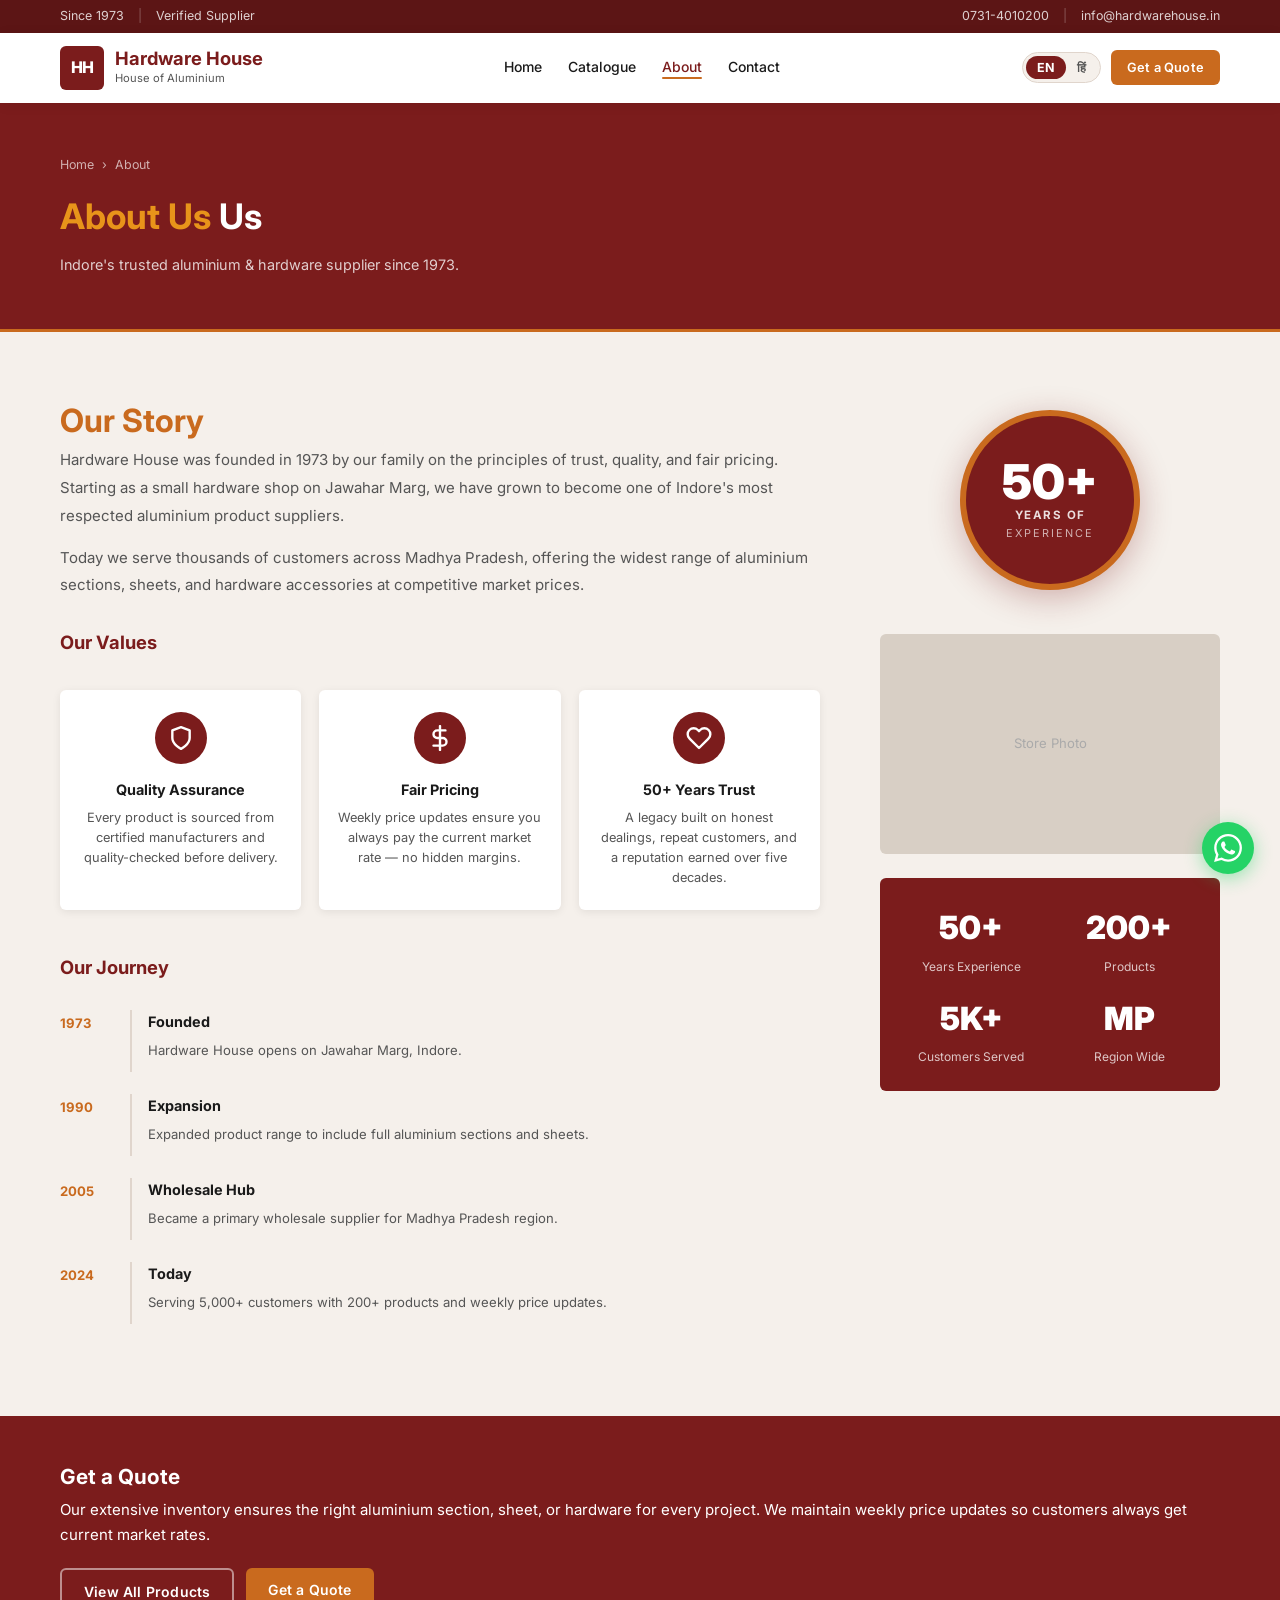
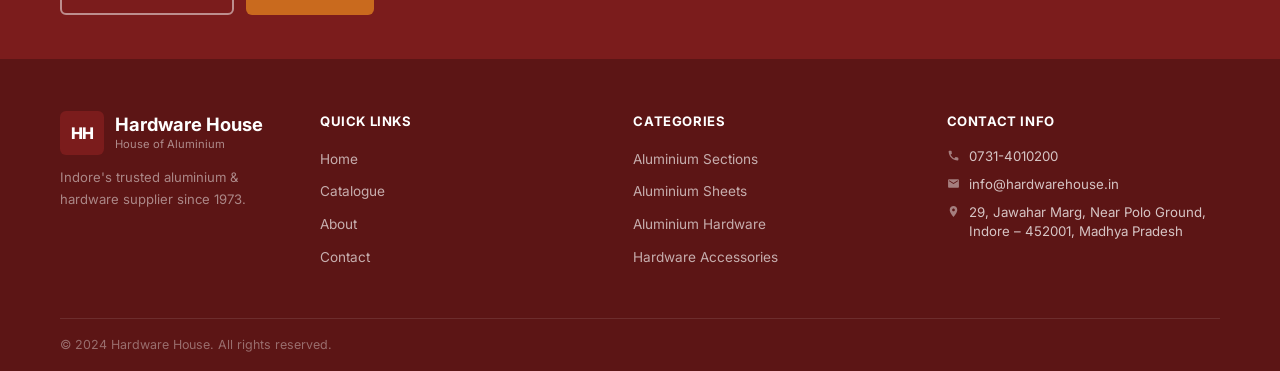
==== about.html @ 2540e8a6 "Initial commit: Hardware House brochure website Complete static website for Hardware House aluminium" ====
<!DOCTYPE html>
<html lang="en">
<head>
  <meta charset="UTF-8">
  <meta name="viewport" content="width=device-width, initial-scale=1.0">
  <title>About Us — Hardware House</title>
  <meta name="description" content="Learn about Hardware House — Indore's trusted aluminium dealer since 1973. Our story, values, and 50+ years of experience.">
  <link rel="stylesheet" href="css/style.css">
  <link rel="preconnect" href="https://fonts.googleapis.com">
  <link rel="preconnect" href="https://fonts.gstatic.com" crossorigin>
  <link href="https://fonts.googleapis.com/css2?family=Inter:wght@300;400;500;600;700;800&display=swap" rel="stylesheet">
</head>
<body>

<!-- TOP BAR -->
<div class="top-bar">
  <div class="container">
    <div class="top-bar-inner">
      <div class="top-bar-left">
        <span data-i18n="top_since">Since 1973</span>
        <span class="top-bar-sep">|</span>
        <span data-i18n="top_verified">Verified Supplier</span>
      </div>
      <div class="top-bar-right">
        <a href="#" data-c="phone-link"><span data-c="phone1">0731-4010200</span></a>
        <span class="top-bar-sep">|</span>
        <a href="#" data-c="email-link"><span data-c="email">info@hardwarehouse.in</span></a>
      </div>
    </div>
  </div>
</div>

<!-- NAVBAR -->
<nav class="navbar">
  <div class="container">
    <div class="nav-inner">
      <a href="index.html" class="logo-wrap">
        <div class="logo-icon">HH</div>
        <div class="logo-text">
          <div class="logo-name">Hardware House</div>
          <div class="logo-sub">House of Aluminium</div>
        </div>
      </a>
      <ul class="nav-links">
        <li><a href="index.html"     data-i18n="nav_home">Home</a></li>
        <li><a href="catalogue.html" data-i18n="nav_catalogue">Catalogue</a></li>
        <li><a href="about.html"     data-i18n="nav_about">About</a></li>
        <li><a href="contact.html"   data-i18n="nav_contact">Contact</a></li>
      </ul>
      <div class="nav-actions">
        <div class="lang-toggle">
          <button class="lang-btn active" data-lang="en">EN</button>
          <button class="lang-btn"        data-lang="hi">हिं</button>
        </div>
        <a href="contact.html" class="btn btn-primary btn-sm" data-i18n="nav_cta">Get a Quote</a>
        <button class="hamburger" aria-label="Toggle menu">
          <span></span><span></span><span></span>
        </button>
      </div>
    </div>
  </div>
</nav>

<!-- PAGE HERO -->
<div class="page-hero">
  <div class="container">
    <div class="breadcrumb">
      <a href="index.html" data-i18n="nav_home">Home</a>
      <span>›</span>
      <span data-i18n="nav_about">About</span>
    </div>
    <h1><span data-i18n="sec_about">About</span> Us</h1>
    <p data-i18n="footer_about">Indore's trusted aluminium &amp; hardware supplier since 1973.</p>
  </div>
</div>

<!-- ABOUT MAIN SECTION -->
<section class="about-page-section">
  <div class="container">
    <div class="about-cols">
      <!-- TEXT COLUMN -->
      <div>
        <h2 class="section-title"><span data-i18n="our_story">Our Story</span></h2>
        <p data-i18n="about_story1">Hardware House was founded in 1973 by our family on the principles of trust, quality, and fair pricing. Starting as a small hardware shop on Jawahar Marg, we have grown to become one of Indore's most respected aluminium product suppliers.</p>
        <p data-i18n="about_story2">Today we serve thousands of customers across Madhya Pradesh, offering the widest range of aluminium sections, sheets, and hardware accessories at competitive market prices.</p>

        <h3 data-i18n="our_values">Our Values</h3>
        <div class="values-grid">
          <div class="val-card">
            <div class="val-icon">
              <svg viewBox="0 0 24 24" fill="none" stroke="white" stroke-width="2.2" stroke-linecap="round" stroke-linejoin="round">
                <path d="M12 22s8-4 8-10V5l-8-3-8 3v7c0 6 8 10 8 10z"/>
              </svg>
            </div>
            <h4 data-i18n="val_quality">Quality Assurance</h4>
            <p data-i18n="val_quality_d">Every product sourced from certified manufacturers and checked before delivery.</p>
          </div>
          <div class="val-card">
            <div class="val-icon">
              <svg viewBox="0 0 24 24" fill="none" stroke="white" stroke-width="2.2" stroke-linecap="round" stroke-linejoin="round">
                <line x1="12" y1="1" x2="12" y2="23"/><path d="M17 5H9.5a3.5 3.5 0 000 7h5a3.5 3.5 0 010 7H6"/>
              </svg>
            </div>
            <h4 data-i18n="val_price">Fair Pricing</h4>
            <p data-i18n="val_price_d">Weekly price updates ensure you always pay the current market rate.</p>
          </div>
          <div class="val-card">
            <div class="val-icon">
              <svg viewBox="0 0 24 24" fill="none" stroke="white" stroke-width="2.2" stroke-linecap="round" stroke-linejoin="round">
                <path d="M20.84 4.61a5.5 5.5 0 00-7.78 0L12 5.67l-1.06-1.06a5.5 5.5 0 00-7.78 7.78l1.06 1.06L12 21.23l7.78-7.78 1.06-1.06a5.5 5.5 0 000-7.78z"/>
              </svg>
            </div>
            <h4 data-i18n="val_trust">50+ Years Trust</h4>
            <p data-i18n="val_trust_d">A legacy built on honest dealings and a reputation earned over five decades.</p>
          </div>
        </div>

        <!-- JOURNEY TIMELINE -->
        <h3 style="margin-top:42px;" data-i18n="our_journey">Our Journey</h3>
        <div class="timeline">
          <div class="tl-item">
            <div class="tl-year">1973</div>
            <div class="tl-body">
              <h4 data-i18n="yr_1973">Founded</h4>
              <p data-i18n="yr_1973_d">Hardware House opens on Jawahar Marg, Indore.</p>
            </div>
          </div>
          <div class="tl-item">
            <div class="tl-year">1990</div>
            <div class="tl-body">
              <h4 data-i18n="yr_1990">Expansion</h4>
              <p data-i18n="yr_1990_d">Expanded product range to include full aluminium sections and sheets.</p>
            </div>
          </div>
          <div class="tl-item">
            <div class="tl-year">2005</div>
            <div class="tl-body">
              <h4 data-i18n="yr_2005">Wholesale Hub</h4>
              <p data-i18n="yr_2005_d">Became a primary wholesale supplier for Madhya Pradesh region.</p>
            </div>
          </div>
          <div class="tl-item">
            <div class="tl-year">2024</div>
            <div class="tl-body">
              <h4 data-i18n="yr_2024">Today</h4>
              <p data-i18n="yr_2024_d">Serving 5,000+ customers with 200+ products and weekly price updates.</p>
            </div>
          </div>
        </div>
      </div>

      <!-- IMAGE / BADGE COLUMN -->
      <div class="about-img-col" style="display:flex;flex-direction:column;align-items:center;gap:24px;padding-top:8px;">
        <div class="exp-badge">
          <div class="exp-num"  data-i18n="exp_years">50+</div>
          <div class="exp-lbl1" data-i18n="exp_lbl1">YEARS OF</div>
          <div class="exp-lbl2" data-i18n="exp_lbl2">EXPERIENCE</div>
        </div>
        <div class="store-img-wrap" style="width:100%;">
          <img src="images/store-front.jpg" alt="Hardware House Store"
               onerror="this.parentElement.innerHTML='<div style=\'width:100%;height:100%;display:flex;align-items:center;justify-content:center;color:#aaa;font-size:0.82rem;\'>Store Photo</div>'">
        </div>
        <!-- stats box -->
        <div style="background:var(--primary);border-radius:var(--radius);padding:24px 20px;width:100%;color:#fff;">
          <div style="display:grid;grid-template-columns:1fr 1fr;gap:16px;text-align:center;">
            <div>
              <div style="font-size:2rem;font-weight:900;">50+</div>
              <div style="font-size:0.75rem;opacity:0.75;margin-top:2px;" data-i18n="stat_years">Years Experience</div>
            </div>
            <div>
              <div style="font-size:2rem;font-weight:900;">200+</div>
              <div style="font-size:0.75rem;opacity:0.75;margin-top:2px;" data-i18n="stat_products">Products</div>
            </div>
            <div>
              <div style="font-size:2rem;font-weight:900;">5K+</div>
              <div style="font-size:0.75rem;opacity:0.75;margin-top:2px;" data-i18n="stat_customers">Customers Served</div>
            </div>
            <div>
              <div style="font-size:2rem;font-weight:900;">MP</div>
              <div style="font-size:0.75rem;opacity:0.75;margin-top:2px;">Region Wide</div>
            </div>
          </div>
        </div>
      </div>
    </div>
  </div>
</section>

<!-- CTA -->
<div class="contact-bar">
  <div class="container">
    <div class="contact-bar-inner">
      <div>
        <h3 data-i18n="nav_cta">Get a Quote</h3>
        <p data-i18n="about_p2">Weekly price updates — always get current market rates.</p>
      </div>
      <div style="display:flex;gap:12px;flex-wrap:wrap;">
        <a href="catalogue.html" class="btn btn-ghost" data-i18n="btn_all">View All Products</a>
        <a href="contact.html"   class="btn btn-primary" data-i18n="nav_cta">Get a Quote</a>
      </div>
    </div>
  </div>
</div>

<!-- FOOTER -->
<footer class="footer">
  <div class="container">
    <div class="footer-grid">
      <div>
        <a href="index.html" class="logo-wrap">
          <div class="logo-icon">HH</div>
          <div class="logo-text">
            <div class="logo-name">Hardware House</div>
            <div class="logo-sub">House of Aluminium</div>
          </div>
        </a>
        <p class="footer-tagline" data-i18n="footer_about">Indore's trusted aluminium &amp; hardware supplier since 1973.</p>
      </div>
      <div>
        <h4 data-i18n="footer_quick">Quick Links</h4>
        <ul>
          <li><a href="index.html"     data-i18n="nav_home">Home</a></li>
          <li><a href="catalogue.html" data-i18n="nav_catalogue">Catalogue</a></li>
          <li><a href="about.html"     data-i18n="nav_about">About Us</a></li>
          <li><a href="contact.html"   data-i18n="nav_contact">Contact</a></li>
        </ul>
      </div>
      <div>
        <h4 data-i18n="footer_cats">Categories</h4>
        <ul>
          <li><a href="catalogue.html?cat=sections"    data-i18n="cat_sections">Aluminium Sections</a></li>
          <li><a href="catalogue.html?cat=sheets"      data-i18n="cat_sheets">Aluminium Sheets</a></li>
          <li><a href="catalogue.html?cat=hardware"    data-i18n="cat_hardware">Aluminium Hardware</a></li>
          <li><a href="catalogue.html?cat=accessories" data-i18n="cat_accessories">Hardware Accessories</a></li>
        </ul>
      </div>
      <div>
        <h4 data-i18n="footer_contact">Contact Info</h4>
        <ul class="footer-clist">
          <li><svg width="13" height="13" fill="currentColor" viewBox="0 0 24 24"><path d="M6.62 10.79c1.44 2.83 3.76 5.14 6.59 6.59l2.2-2.2c.27-.27.67-.36 1.02-.24 1.12.37 2.33.57 3.57.57.55 0 1 .45 1 1V20c0 .55-.45 1-1 1-9.39 0-17-7.61-17-17 0-.55.45-1 1-1h3.5c.55 0 1 .45 1 1 0 1.25.2 2.45.57 3.57.11.35.03.74-.25 1.02l-2.2 2.2z"/></svg><span data-c="phone1">0731-4010200</span></li>
          <li><svg width="13" height="13" fill="currentColor" viewBox="0 0 24 24"><path d="M20 4H4c-1.1 0-2 .9-2 2v12c0 1.1.9 2 2 2h16c1.1 0 2-.9 2-2V6c0-1.1-.9-2-2-2zm0 4l-8 5-8-5V6l8 5 8-5v2z"/></svg><span data-c="email">info@hardwarehouse.in</span></li>
          <li><svg width="13" height="13" fill="currentColor" viewBox="0 0 24 24"><path d="M12 2C8.13 2 5 5.13 5 9c0 5.25 7 13 7 13s7-7.75 7-13c0-3.87-3.13-7-7-7zm0 9.5c-1.38 0-2.5-1.12-2.5-2.5s1.12-2.5 2.5-2.5 2.5 1.12 2.5 2.5-1.12 2.5-2.5 2.5z"/></svg><span data-c="address">29, Jawahar Marg, Indore</span></li>
        </ul>
      </div>
    </div>
    <div class="footer-bottom">
      <p data-i18n="footer_rights">© 2024 Hardware House. All rights reserved.</p>
    </div>
  </div>
</footer>

<a href="#" class="wa-float" data-c="whatsapp-link" target="_blank" rel="noopener" aria-label="Chat on WhatsApp">
  <svg viewBox="0 0 24 24" fill="white"><path d="M17.472 14.382c-.297-.149-1.758-.867-2.03-.967-.273-.099-.471-.148-.67.15-.197.297-.767.966-.94 1.164-.173.199-.347.223-.644.075-.297-.15-1.255-.463-2.39-1.475-.883-.788-1.48-1.761-1.653-2.059-.173-.297-.018-.458.13-.606.134-.133.298-.347.446-.52.149-.174.198-.298.298-.497.099-.198.05-.371-.025-.52-.075-.149-.669-1.612-.916-2.207-.242-.579-.487-.5-.669-.51-.173-.008-.371-.01-.57-.01-.198 0-.52.074-.792.372-.272.297-1.04 1.016-1.04 2.479 0 1.462 1.065 2.875 1.213 3.074.149.198 2.096 3.2 5.077 4.487.709.306 1.262.489 1.694.625.712.227 1.36.195 1.871.118.571-.085 1.758-.719 2.006-1.413.248-.694.248-1.289.173-1.413-.074-.124-.272-.198-.57-.347m-5.421 7.403h-.004a9.87 9.87 0 01-5.031-1.378l-.361-.214-3.741.982.998-3.648-.235-.374a9.86 9.86 0 01-1.51-5.26c.001-5.45 4.436-9.884 9.888-9.884 2.64 0 5.122 1.03 6.988 2.898a9.825 9.825 0 012.893 6.994c-.003 5.45-4.437 9.884-9.885 9.884m8.413-18.297A11.815 11.815 0 0012.05 0C5.495 0 .16 5.335.157 11.892c0 2.096.547 4.142 1.588 5.945L.057 24l6.305-1.654a11.882 11.882 0 005.683 1.448h.005c6.554 0 11.89-5.335 11.893-11.893a11.821 11.821 0 00-3.48-8.413Z"/></svg>
</a>

<script src="js/data.js"></script>
<script src="js/translations.js"></script>
<script src="js/main.js"></script>
</body>
</html>
---- css/style.css ----
/* ============================================================
   Hardware House — Main Stylesheet
   ============================================================ */

:root {
  --primary:       #7B1C1C;
  --primary-dark:  #5C1515;
  --primary-light: #9E2323;
  --secondary:     #C96A1E;
  --secondary-lt:  #E8941A;
  --bg-page:       #F5F0EB;
  --bg-white:      #FFFFFF;
  --text-dark:     #1A1A1A;
  --text-med:      #555555;
  --text-light:    #888888;
  --border:        #E0D5CC;
  --shadow:        0 2px 8px rgba(0,0,0,0.08);
  --shadow-md:     0 4px 20px rgba(0,0,0,0.13);
  --radius:        6px;
  --ease:          0.25s ease;
}

*, *::before, *::after { margin:0; padding:0; box-sizing:border-box; }

html { scroll-behavior: smooth; }

body {
  font-family: 'Inter', system-ui, -apple-system, sans-serif;
  background: var(--bg-page);
  color: var(--text-dark);
  font-size: 15px;
  line-height: 1.65;
}

/* ── UTILITY ─────────────────────────────────────────────── */
.container   { max-width:1200px; margin:0 auto; padding:0 20px; }
.section     { padding:72px 0; }

.section-title { font-size:2rem; font-weight:700; margin-bottom:6px; line-height:1.2; }
.section-title span { color:var(--secondary); }
.section-sub   { color:var(--text-med); margin-bottom:36px; font-size:0.875rem; }

.btn {
  display:inline-block; padding:10px 22px;
  border-radius:var(--radius); font-weight:600;
  font-size:0.875rem; cursor:pointer;
  transition:var(--ease); text-decoration:none; border:none;
  font-family:inherit; letter-spacing:0.2px;
}
.btn-primary  { background:var(--secondary); color:#fff; }
.btn-primary:hover { background:#b05c18; }
.btn-outline  { background:transparent; border:2px solid var(--secondary); color:var(--secondary); }
.btn-outline:hover { background:var(--secondary); color:#fff; }
.btn-ghost    { background:transparent; border:2px solid rgba(255,255,255,0.5); color:#fff; }
.btn-ghost:hover { background:rgba(255,255,255,0.15); }
.btn-sm       { padding:7px 16px; font-size:0.8rem; }

.hidden { display:none !important; }

/* ── TOP BAR ──────────────────────────────────────────────── */
.top-bar {
  background:var(--primary-dark);
  color:rgba(255,255,255,0.8);
  font-size:0.78rem;
  padding:6px 0;
}
.top-bar-inner {
  display:flex; justify-content:space-between; align-items:center;
}
.top-bar a { color:rgba(255,255,255,0.8); text-decoration:none; transition:color var(--ease); }
.top-bar a:hover { color:#fff; }
.top-bar-left, .top-bar-right { display:flex; align-items:center; gap:14px; }
.top-bar-sep { opacity:0.35; }

/* ── NAVBAR ───────────────────────────────────────────────── */
.navbar {
  background:#fff;
  padding:13px 0;
  position:sticky; top:0; z-index:1000;
  box-shadow:0 2px 12px rgba(0,0,0,0.07);
}
.nav-inner {
  display:flex; align-items:center; justify-content:space-between;
}

.logo-wrap { display:flex; align-items:center; gap:11px; text-decoration:none; }
.logo-icon {
  width:44px; height:44px; background:var(--primary); color:#fff;
  display:flex; align-items:center; justify-content:center;
  border-radius:6px; font-size:1rem; font-weight:800; letter-spacing:-0.5px;
  flex-shrink:0;
}
.logo-name { font-size:1.15rem; font-weight:700; color:var(--primary); line-height:1.2; }
.logo-sub  { font-size:0.7rem; color:var(--text-med); }

.nav-links { display:flex; align-items:center; gap:26px; list-style:none; }
.nav-links a {
  color:var(--text-dark); text-decoration:none;
  font-size:0.875rem; font-weight:500;
  transition:color var(--ease); position:relative;
}
.nav-links a:hover, .nav-links a.active { color:var(--primary); }
.nav-links a.active::after {
  content:''; position:absolute; bottom:-4px; left:0; right:0;
  height:2px; background:var(--secondary); border-radius:2px;
}

.nav-actions { display:flex; align-items:center; gap:10px; }

.lang-toggle {
  display:flex; background:var(--bg-page); border-radius:20px;
  padding:3px; border:1px solid var(--border);
}
.lang-btn {
  padding:4px 11px; border-radius:16px; border:none;
  background:transparent; font-size:0.78rem; font-weight:700;
  cursor:pointer; color:var(--text-med); transition:var(--ease);
  font-family:inherit;
}
.lang-btn.active { background:var(--primary); color:#fff; }

.hamburger { display:none; background:none; border:none; cursor:pointer; padding:4px; }
.hamburger span { display:block; width:24px; height:2px; background:var(--text-dark); margin:5px 0; transition:var(--ease); border-radius:2px; }

/* ── HERO ────────────────────────────────────────────────── */
.hero {
  position:relative; height:530px; background:var(--primary-dark); overflow:hidden;
}
.hero-bg {
  position:absolute; inset:0;
  background:url('../images/store-front.jpg') center/cover no-repeat;
  opacity:0.35;
}
.hero-overlay {
  position:absolute; inset:0;
  background:linear-gradient(135deg, rgba(76,15,15,0.9) 0%, rgba(76,15,15,0.65) 55%, rgba(20,5,5,0.85) 100%);
}
.hero-content {
  position:relative; z-index:2; height:100%;
  display:flex; flex-direction:column; justify-content:center; padding:48px 0;
}
.hero-badge {
  display:inline-block; background:var(--secondary); color:#fff;
  font-size:0.72rem; font-weight:700; letter-spacing:2.5px;
  text-transform:uppercase; padding:4px 14px; border-radius:3px; margin-bottom:18px;
  width:fit-content;
}
.hero h1 {
  font-size:3.4rem; font-weight:800; color:#fff;
  line-height:1.08; margin-bottom:12px;
}
.hero h1 span { color:var(--secondary-lt); }
.hero-sub {
  font-size:1rem; color:rgba(255,255,255,0.8); margin-bottom:8px;
}
.hero-address {
  display:flex; align-items:center; gap:6px;
  font-size:0.85rem; color:rgba(255,255,255,0.65); margin-bottom:30px;
}
.hero-actions { display:flex; gap:12px; flex-wrap:wrap; }

/* ── CATEGORY STRIP ──────────────────────────────────────── */
.categories-section {
  padding:28px 0; background:#fff; border-bottom:1px solid var(--border);
}
.categories-grid {
  display:grid; grid-template-columns:repeat(4,1fr); gap:14px;
}
.category-card {
  display:flex; flex-direction:column; align-items:center; gap:10px;
  padding:20px 14px; border-radius:var(--radius); cursor:pointer;
  text-decoration:none; transition:var(--ease);
  border:2px solid var(--border); background:var(--bg-page); text-align:center;
}
.category-card:hover  { border-color:var(--secondary); transform:translateY(-2px); box-shadow:var(--shadow); }
.category-card.active { background:var(--secondary); border-color:var(--secondary); }
.category-card.active .cat-label { color:#fff; }
.category-icon { width:58px; height:58px; display:flex; align-items:center; justify-content:center; }
.category-icon svg { width:52px; height:52px; }
.cat-label { font-size:0.83rem; font-weight:600; color:var(--text-dark); line-height:1.3; }

/* ── PRODUCTS ─────────────────────────────────────────────── */
.products-section { background:var(--bg-page); }
.products-grid {
  display:grid; grid-template-columns:repeat(2,1fr); gap:22px;
}
.product-card {
  background:#fff; border-radius:var(--radius); overflow:hidden;
  box-shadow:var(--shadow); transition:var(--ease);
  display:flex; flex-direction:column;
}
.product-card:hover { box-shadow:var(--shadow-md); transform:translateY(-3px); }

.product-img {
  height:180px; background:#ECE6DF; position:relative; overflow:hidden;
  display:flex; align-items:center; justify-content:center;
}
.product-img img { width:100%; height:100%; object-fit:cover; }

.product-info { padding:18px; flex:1; display:flex; flex-direction:column; }
.product-name { font-size:1rem; font-weight:700; margin-bottom:4px; }
.product-desc { font-size:0.82rem; color:var(--text-med); flex:1; margin-bottom:14px; line-height:1.55; }
.product-footer {
  display:flex; align-items:center; justify-content:space-between;
  margin-top:auto; padding-top:12px; border-top:1px solid var(--border);
}
.product-price { font-size:1.05rem; font-weight:800; color:var(--primary); }
.price-date    { font-size:0.7rem; color:var(--text-light); margin-top:1px; }

/* ── ABOUT SECTION ────────────────────────────────────────── */
.about-section { background:#fff; }
.about-grid {
  display:grid; grid-template-columns:1fr 360px; gap:60px; align-items:center;
}
.about-text h2 { margin-bottom:18px; }
.about-text p  { color:var(--text-med); margin-bottom:14px; line-height:1.8; }
.about-highlights {
  display:grid; grid-template-columns:repeat(3,1fr); gap:12px;
  margin:26px 0;
}
.hl-item    { text-align:center; }
.hl-num     { font-size:1.9rem; font-weight:800; color:var(--primary); }
.hl-label   { font-size:0.75rem; color:var(--text-med); margin-top:2px; }

.exp-badge {
  width:180px; height:180px; border-radius:50%;
  background:var(--primary); color:#fff;
  display:flex; flex-direction:column; align-items:center; justify-content:center;
  margin:0 auto 20px; border:6px solid var(--secondary);
  box-shadow:0 8px 32px rgba(123,28,28,0.3);
}
.exp-num   { font-size:3rem; font-weight:900; line-height:1; }
.exp-lbl1  { font-size:0.72rem; font-weight:700; letter-spacing:1.5px; text-transform:uppercase; opacity:0.85; }
.exp-lbl2  { font-size:0.68rem; letter-spacing:2px; text-transform:uppercase; opacity:0.65; }

.store-img-wrap {
  border-radius:var(--radius); overflow:hidden; height:220px;
  background:#D8CFC5; display:flex; align-items:center; justify-content:center;
  color:var(--text-light); font-size:0.85rem;
}
.store-img-wrap img { width:100%; height:100%; object-fit:cover; display:block; }

/* ── CONTACT BAR ─────────────────────────────────────────── */
.contact-bar { background:var(--primary); color:#fff; padding:44px 0; }
.contact-bar-inner {
  display:flex; align-items:center; justify-content:space-between;
  flex-wrap:wrap; gap:20px;
}
.contact-bar h3 { font-size:1.3rem; margin-bottom:4px; }
.contact-bar > div > p { opacity:0.8; font-size:0.875rem; }
.cinfo-list { display:flex; gap:30px; flex-wrap:wrap; }
.cinfo-item { display:flex; align-items:flex-start; gap:9px; }
.cinfo-item svg { opacity:0.75; flex-shrink:0; margin-top:3px; }
.cinfo-item small { display:block; font-size:0.68rem; opacity:0.65; text-transform:uppercase; letter-spacing:0.5px; }
.cinfo-item span  { font-size:0.875rem; font-weight:500; }

/* ── FOOTER ──────────────────────────────────────────────── */
.footer { background:var(--primary-dark); color:rgba(255,255,255,0.75); padding:52px 0 0; }
.footer-grid {
  display:grid; grid-template-columns:220px 1fr 1fr 1fr; gap:40px; margin-bottom:40px;
}
.footer .logo-name { color:#fff; }
.footer .logo-sub  { color:rgba(255,255,255,0.5); }
.footer-tagline    { font-size:0.82rem; margin-top:12px; opacity:0.65; line-height:1.65; }

.footer h4 {
  color:#fff; font-size:0.82rem; font-weight:700; margin-bottom:14px;
  text-transform:uppercase; letter-spacing:0.6px;
}
.footer ul { list-style:none; }
.footer ul li { margin-bottom:8px; }
.footer ul li a { color:rgba(255,255,255,0.65); text-decoration:none; font-size:0.85rem; transition:color var(--ease); }
.footer ul li a:hover { color:#fff; }

.footer-clist li { display:flex; gap:9px; align-items:flex-start; margin-bottom:12px; }
.footer-clist li svg { flex-shrink:0; opacity:0.6; margin-top:2px; }
.footer-clist li span { font-size:0.83rem; line-height:1.5; }

.social-links { display:flex; gap:8px; margin-top:16px; }
.social-links a {
  width:32px; height:32px; border-radius:50%;
  background:rgba(255,255,255,0.1); display:flex;
  align-items:center; justify-content:center;
  color:rgba(255,255,255,0.65); text-decoration:none; transition:var(--ease);
}
.social-links a:hover { background:var(--secondary); color:#fff; }

.footer-bottom {
  border-top:1px solid rgba(255,255,255,0.1); padding:16px 0;
  display:flex; justify-content:space-between; align-items:center;
  flex-wrap:wrap; gap:10px;
}
.footer-bottom p { font-size:0.78rem; opacity:0.5; }

/* ── WHATSAPP FLOAT ──────────────────────────────────────── */
.wa-float {
  position:fixed; bottom:26px; right:26px;
  width:52px; height:52px; background:#25D366; border-radius:50%;
  display:flex; align-items:center; justify-content:center;
  box-shadow:0 4px 18px rgba(37,211,102,0.45);
  z-index:999; transition:var(--ease); text-decoration:none;
}
.wa-float:hover { transform:scale(1.1); }
.wa-float svg { width:28px; height:28px; }

/* ── PAGE HERO (inner pages) ─────────────────────────────── */
.page-hero {
  background:var(--primary); padding:52px 0; color:#fff;
  border-bottom:3px solid var(--secondary);
}
.page-hero h1 { font-size:2.2rem; font-weight:700; margin-bottom:8px; }
.page-hero h1 span { color:var(--secondary-lt); }
.page-hero p  { opacity:0.78; font-size:0.9rem; }
.breadcrumb   { display:flex; gap:8px; align-items:center; font-size:0.78rem; opacity:0.65; margin-bottom:12px; }
.breadcrumb a { color:inherit; text-decoration:none; }

/* ── CATALOGUE FILTER ────────────────────────────────────── */
.cat-filter {
  background:#fff; padding:20px 0; border-bottom:1px solid var(--border);
  position:sticky; top:70px; z-index:90;
}
.filter-tabs { display:flex; gap:8px; flex-wrap:wrap; align-items:center; }
.filter-tab {
  padding:7px 18px; border-radius:20px; border:2px solid var(--border);
  background:#fff; font-size:0.83rem; font-weight:600; cursor:pointer;
  transition:var(--ease); color:var(--text-med); font-family:inherit;
}
.filter-tab:hover  { border-color:var(--secondary); color:var(--secondary); }
.filter-tab.active { background:var(--primary); border-color:var(--primary); color:#fff; }

.catalogue-section { padding:50px 0; }
.cat-header {
  display:flex; justify-content:space-between; align-items:flex-end; margin-bottom:24px;
  flex-wrap:wrap; gap:12px;
}
.price-notice {
  background:#FFF8F0; border-left:4px solid var(--secondary);
  padding:10px 16px; border-radius:0 var(--radius) var(--radius) 0;
  font-size:0.82rem; color:var(--text-med);
}
.price-notice strong { color:var(--secondary); }

.catalogue-grid { display:grid; grid-template-columns:repeat(3,1fr); gap:22px; }

/* ── ABOUT PAGE ───────────────────────────────────────────── */
.about-page-section { padding:70px 0; }
.about-cols { display:grid; grid-template-columns:1fr 340px; gap:60px; align-items:start; }
.about-page-section h3 { font-size:1.15rem; font-weight:700; color:var(--primary); margin:28px 0 10px; }
.about-page-section p  { color:var(--text-med); line-height:1.85; margin-bottom:14px; }

.values-grid { display:grid; grid-template-columns:repeat(3,1fr); gap:18px; margin-top:32px; }
.val-card {
  background:#fff; border-radius:var(--radius); padding:22px 18px;
  box-shadow:var(--shadow); text-align:center;
}
.val-icon {
  width:52px; height:52px; background:var(--primary); border-radius:50%;
  display:flex; align-items:center; justify-content:center; margin:0 auto 14px;
}
.val-icon svg { width:26px; height:26px; color:#fff; }
.val-card h4 { font-size:0.9rem; font-weight:700; margin-bottom:7px; }
.val-card p  { font-size:0.8rem; color:var(--text-med); line-height:1.55; margin:0; }

.timeline { margin-top:28px; }
.tl-item  { display:flex; gap:18px; margin-bottom:22px; }
.tl-year  {
  min-width:52px; font-size:0.82rem; font-weight:700;
  color:var(--secondary); padding-top:3px;
}
.tl-body  { padding-left:16px; border-left:2px solid var(--border); padding-bottom:10px; }
.tl-body h4 { font-size:0.9rem; font-weight:700; margin-bottom:4px; }
.tl-body p  { font-size:0.82rem; color:var(--text-med); margin:0; }

/* ── CONTACT PAGE ─────────────────────────────────────────── */
.contact-page-section { padding:70px 0; }
.contact-page-grid { display:grid; grid-template-columns:1fr 400px; gap:50px; }
.contact-cards { display:grid; grid-template-columns:1fr 1fr; gap:14px; margin-bottom:28px; }
.info-card {
  background:var(--bg-page); border-radius:var(--radius); padding:18px;
  border-left:4px solid var(--secondary);
}
.info-card h4 {
  font-size:0.72rem; font-weight:700; text-transform:uppercase;
  letter-spacing:0.5px; color:var(--secondary); margin-bottom:7px;
}
.info-card p  { font-size:0.875rem; color:var(--text-dark); line-height:1.55; }
.info-card a  { color:var(--primary); text-decoration:none; }

.map-placeholder {
  height:240px; background:#ECE6DF; border-radius:var(--radius);
  display:flex; align-items:center; justify-content:center;
  color:var(--text-light); font-size:0.85rem; border:2px dashed var(--border);
  text-align:center; padding:20px;
}

.form-wrap {
  background:#fff; border-radius:var(--radius); padding:30px; box-shadow:var(--shadow);
}
.form-wrap h3 { font-size:1.1rem; font-weight:700; margin-bottom:4px; }
.form-wrap > p { font-size:0.83rem; color:var(--text-med); margin-bottom:22px; }

.form-group { margin-bottom:16px; }
.form-group label { display:block; font-size:0.8rem; font-weight:600; margin-bottom:5px; }
.form-group input,
.form-group textarea,
.form-group select {
  width:100%; padding:9px 13px; border:1.5px solid var(--border);
  border-radius:var(--radius); font-family:inherit; font-size:0.875rem;
  color:var(--text-dark); background:#fff; transition:border-color var(--ease);
}
.form-group input:focus,
.form-group textarea:focus,
.form-group select:focus { outline:none; border-color:var(--primary); }
.form-group textarea { resize:vertical; min-height:95px; }
.form-group select { appearance:none; cursor:pointer; }

.form-success {
  background:#F0FDF4; border:1.5px solid #86EFAC; border-radius:var(--radius);
  padding:12px 15px; font-size:0.875rem; color:#166534;
  display:none; margin-bottom:14px;
}
.form-success.show { display:block; }

/* ── RESPONSIVE ───────────────────────────────────────────── */
@media (max-width:1024px) {
  .footer-grid    { grid-template-columns:1fr 1fr; }
  .catalogue-grid { grid-template-columns:repeat(2,1fr); }
  .about-grid     { grid-template-columns:1fr; }
  .about-cols     { grid-template-columns:1fr; }
  .about-img-col  { display:none; }
}

@media (max-width:768px) {
  .top-bar   { display:none; }
  .nav-links {
    display:none; position:fixed; top:70px; left:0; right:0;
    background:#fff; padding:20px; flex-direction:column;
    align-items:flex-start; gap:16px;
    box-shadow:0 8px 24px rgba(0,0,0,0.12); z-index:998;
  }
  .nav-links.open { display:flex; }
  .hamburger { display:block; }
  .hero      { height:420px; }
  .hero h1   { font-size:2.4rem; }
  .categories-grid { grid-template-columns:repeat(2,1fr); }
  .products-grid   { grid-template-columns:1fr; }
  .catalogue-grid  { grid-template-columns:1fr; }
  .values-grid     { grid-template-columns:1fr; }
  .contact-page-grid { grid-template-columns:1fr; }
  .contact-cards   { grid-template-columns:1fr; }
  .footer-grid     { grid-template-columns:1fr; }
  .contact-bar-inner { flex-direction:column; align-items:flex-start; }
  .cinfo-list      { flex-direction:column; gap:12px; }
  .section         { padding:50px 0; }
  .section-title   { font-size:1.65rem; }
  .about-highlights{ grid-template-columns:repeat(3,1fr); }
}

@media (max-width:480px) {
  .hero h1       { font-size:1.9rem; }
  .hero-actions  { flex-direction:column; }
  .hero-actions .btn { width:100%; text-align:center; }
  .categories-grid  { grid-template-columns:repeat(2,1fr); }
  .about-highlights { grid-template-columns:1fr 1fr; }
}
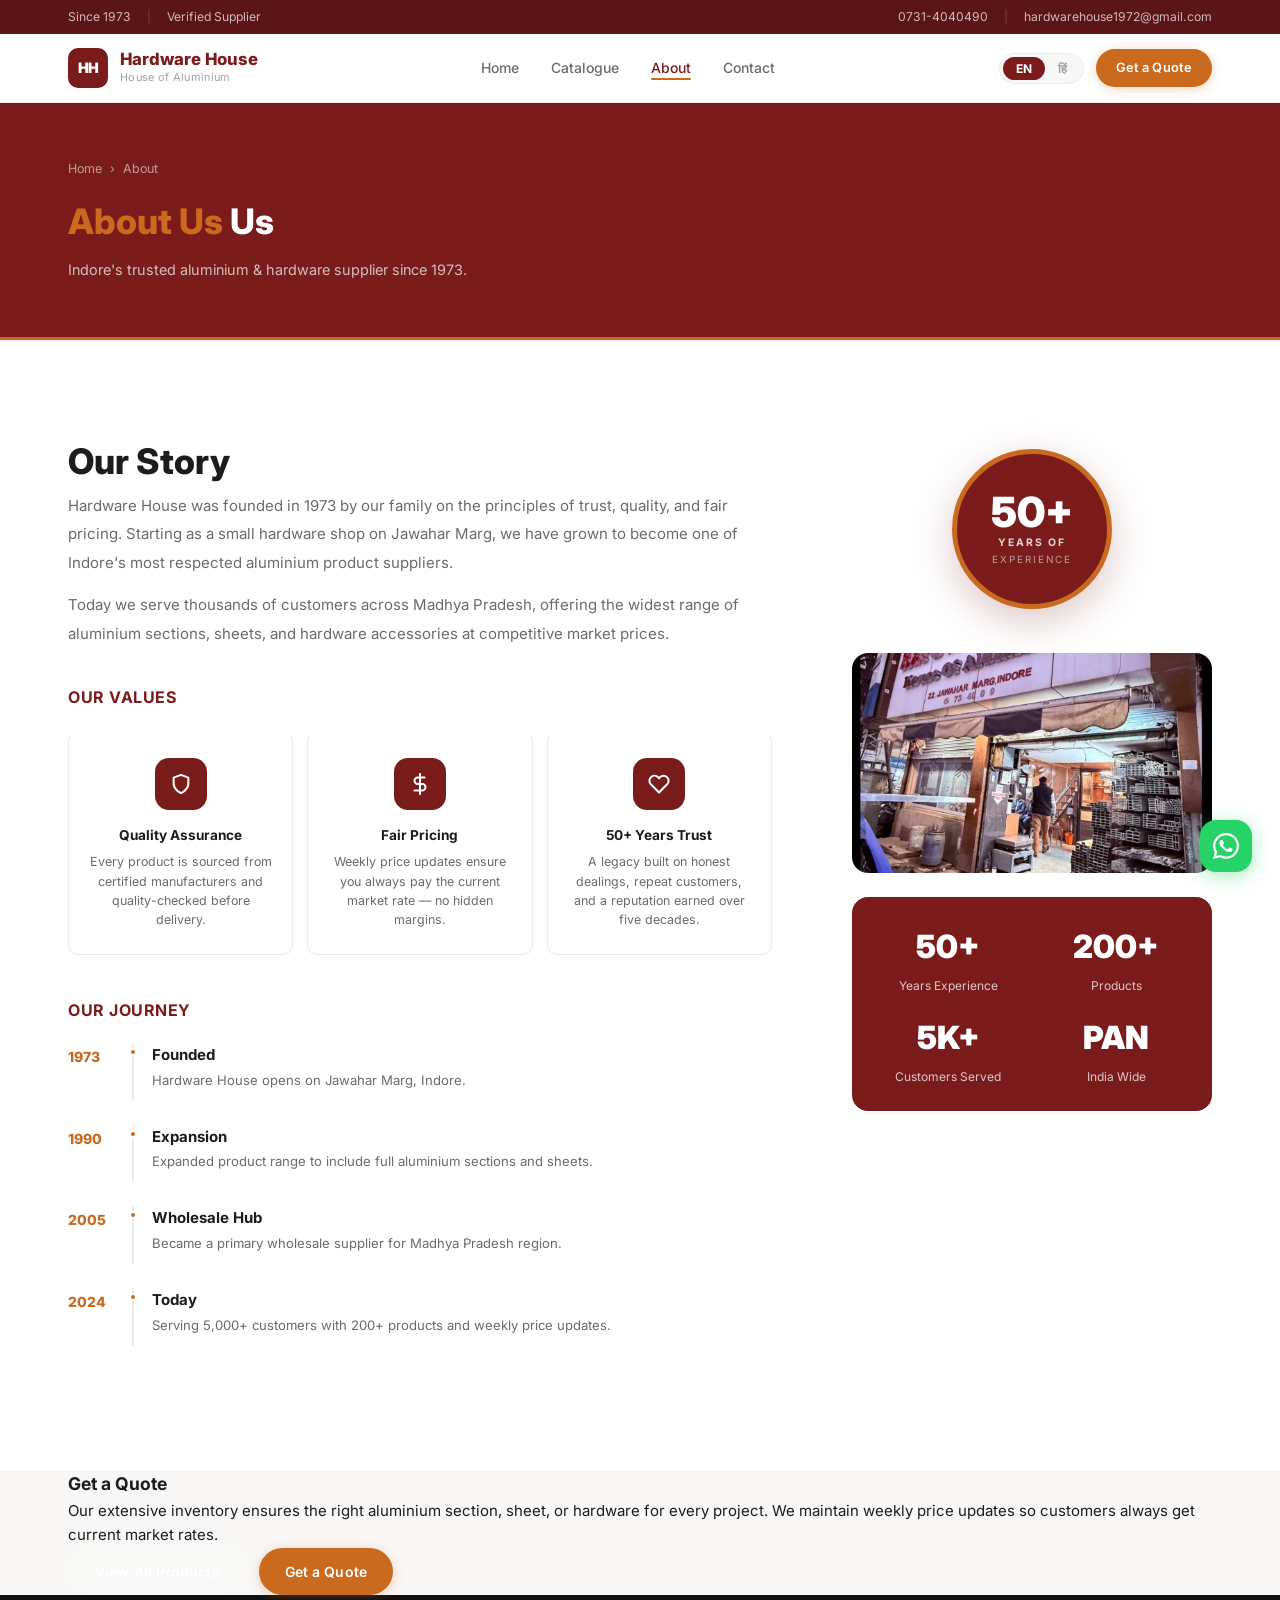
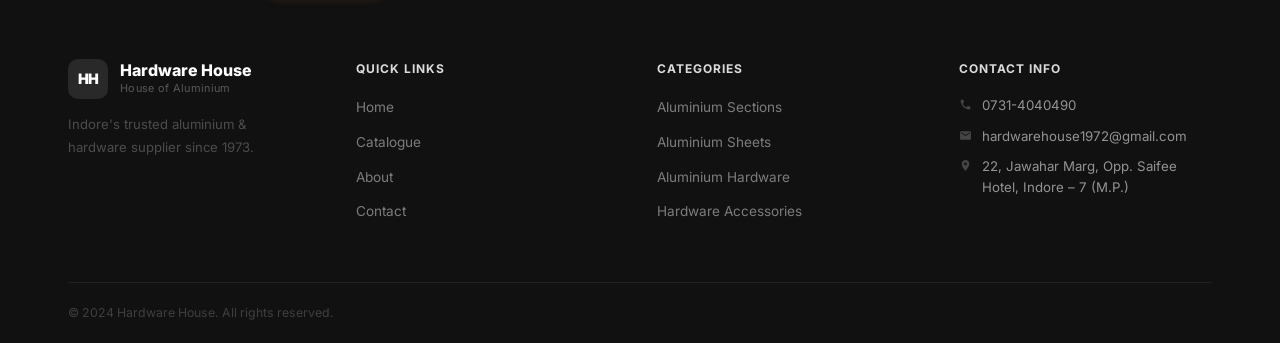
==== commit 0b576872: "Last minute changes" ====
--- a/about.html
+++ b/about.html
@@ -176,8 +176,8 @@
               <div style="font-size:0.75rem;opacity:0.75;margin-top:2px;" data-i18n="stat_customers">Customers Served</div>
             </div>
             <div>
-              <div style="font-size:2rem;font-weight:900;">MP</div>
-              <div style="font-size:0.75rem;opacity:0.75;margin-top:2px;">Region Wide</div>
+              <div style="font-size:2rem;font-weight:900;">PAN</div>
+              <div style="font-size:0.75rem;opacity:0.75;margin-top:2px;">India Wide</div>
             </div>
           </div>
         </div>
--- a/css/style.css
+++ b/css/style.css
@@ -1,465 +1,900 @@
 /* ============================================================
-   Hardware House — Main Stylesheet
+   Hardware House — Stylesheet
    ============================================================ */
 
 :root {
-  --primary:       #7B1C1C;
-  --primary-dark:  #5C1515;
-  --primary-light: #9E2323;
-  --secondary:     #C96A1E;
-  --secondary-lt:  #E8941A;
-  --bg-page:       #F5F0EB;
-  --bg-white:      #FFFFFF;
-  --text-dark:     #1A1A1A;
-  --text-med:      #555555;
-  --text-light:    #888888;
-  --border:        #E0D5CC;
-  --shadow:        0 2px 8px rgba(0,0,0,0.08);
-  --shadow-md:     0 4px 20px rgba(0,0,0,0.13);
-  --radius:        6px;
-  --ease:          0.25s ease;
+  --primary:        #7B1C1C;
+  --primary-dark:   #5C1515;
+  --secondary:      #C96A1E;
+  --secondary-bg:   rgba(201,106,30,0.07);
+  --bg:             #F8F7F5;
+  --bg-white:       #FFFFFF;
+  --text:           #1C1C1C;
+  --text-med:       #6B6B6B;
+  --text-light:     #A0A0A0;
+  --border:         #EBEBEB;
+  --shadow-xs:      0 1px 4px rgba(0,0,0,0.05);
+  --shadow:         0 4px 20px rgba(0,0,0,0.07);
+  --shadow-md:      0 12px 40px rgba(0,0,0,0.11);
+  --radius:         16px;
+  --radius-sm:      10px;
+  --ease:           0.2s ease;
+  --focus-ring:     0 0 0 3px rgba(201,106,30,0.4);
 }
 
 *, *::before, *::after { margin:0; padding:0; box-sizing:border-box; }
 
-html { scroll-behavior: smooth; }
+html { scroll-behavior:smooth; scroll-padding-top:72px; }
+
+/* ── FOCUS & MOTION ───────────────────────────────────────── */
+:focus-visible {
+  outline: var(--focus-ring);
+  outline-offset: 3px;
+  border-radius: var(--radius-sm);
+}
+a:focus-visible, button:focus-visible { border-radius: 6px; }
+
+@media (prefers-reduced-motion: reduce) {
+  *, *::before, *::after {
+    transition-duration: 0.01ms !important;
+    animation-duration: 0.01ms !important;
+  }
+  html { scroll-behavior: auto; }
+}
 
 body {
-  font-family: 'Inter', system-ui, -apple-system, sans-serif;
-  background: var(--bg-page);
-  color: var(--text-dark);
-  font-size: 15px;
-  line-height: 1.65;
-}
-
-/* ── UTILITY ─────────────────────────────────────────────── */
-.container   { max-width:1200px; margin:0 auto; padding:0 20px; }
-.section     { padding:72px 0; }
-
-.section-title { font-size:2rem; font-weight:700; margin-bottom:6px; line-height:1.2; }
-.section-title span { color:var(--secondary); }
-.section-sub   { color:var(--text-med); margin-bottom:36px; font-size:0.875rem; }
-
+  font-family:'Inter', system-ui, -apple-system, sans-serif;
+  background:var(--bg);
+  color:var(--text);
+  font-size:15px;
+  line-height:1.65;
+  -webkit-font-smoothing:antialiased;
+}
+
+/* ── RESETS ───────────────────────────────────────────────── */
+dd { margin:0; }
+
+/* ── UTILITY ──────────────────────────────────────────────── */
+.container { max-width:1200px; margin:0 auto; padding:0 28px; }
+.section   { padding:96px 0; }
+
+.section-label {
+  display:inline-block;
+  font-size:0.72rem; font-weight:700; letter-spacing:2.5px;
+  text-transform:uppercase; color:var(--secondary);
+  margin-bottom:14px;
+}
+.section-title {
+  font-size:2.2rem; font-weight:800; line-height:1.15;
+  color:var(--text); margin-bottom:10px;
+}
+.section-sub {
+  color:var(--text-med); margin-bottom:48px;
+  font-size:0.95rem; line-height:1.7; max-width:540px;
+}
+
+/* ── BUTTONS ──────────────────────────────────────────────── */
 .btn {
-  display:inline-block; padding:10px 22px;
-  border-radius:var(--radius); font-weight:600;
-  font-size:0.875rem; cursor:pointer;
-  transition:var(--ease); text-decoration:none; border:none;
-  font-family:inherit; letter-spacing:0.2px;
-}
-.btn-primary  { background:var(--secondary); color:#fff; }
-.btn-primary:hover { background:#b05c18; }
-.btn-outline  { background:transparent; border:2px solid var(--secondary); color:var(--secondary); }
+  display:inline-flex; align-items:center; gap:6px;
+  padding:11px 26px; border-radius:999px;
+  font-weight:600; font-size:0.875rem;
+  cursor:pointer; transition:all var(--ease);
+  text-decoration:none; border:none; font-family:inherit;
+  letter-spacing:0.1px; white-space:nowrap;
+}
+.btn-primary { background:var(--secondary); color:#fff; box-shadow:0 2px 12px rgba(201,106,30,0.28); }
+.btn-primary:hover { background:#b05c18; box-shadow:0 4px 20px rgba(201,106,30,0.38); transform:translateY(-1px); }
+.btn-outline { background:transparent; border:2px solid var(--secondary); color:var(--secondary); }
 .btn-outline:hover { background:var(--secondary); color:#fff; }
-.btn-ghost    { background:transparent; border:2px solid rgba(255,255,255,0.5); color:#fff; }
-.btn-ghost:hover { background:rgba(255,255,255,0.15); }
-.btn-sm       { padding:7px 16px; font-size:0.8rem; }
+.btn-ghost { background:rgba(255,255,255,0.12); border:1.5px solid rgba(255,255,255,0.3); color:#fff; backdrop-filter:blur(4px); }
+.btn-ghost:hover { background:rgba(255,255,255,0.22); border-color:rgba(255,255,255,0.5); }
+.btn-sm { padding:8px 20px; font-size:0.8rem; }
 
 .hidden { display:none !important; }
 
 /* ── TOP BAR ──────────────────────────────────────────────── */
 .top-bar {
   background:var(--primary-dark);
-  color:rgba(255,255,255,0.8);
-  font-size:0.78rem;
-  padding:6px 0;
-}
-.top-bar-inner {
-  display:flex; justify-content:space-between; align-items:center;
-}
-.top-bar a { color:rgba(255,255,255,0.8); text-decoration:none; transition:color var(--ease); }
+  color:rgba(255,255,255,0.7);
+  font-size:0.76rem;
+  padding:7px 0;
+}
+.top-bar-inner { display:flex; justify-content:space-between; align-items:center; }
+.top-bar a { color:rgba(255,255,255,0.7); text-decoration:none; transition:color var(--ease); }
 .top-bar a:hover { color:#fff; }
-.top-bar-left, .top-bar-right { display:flex; align-items:center; gap:14px; }
-.top-bar-sep { opacity:0.35; }
+.top-bar-left, .top-bar-right { display:flex; align-items:center; gap:16px; }
+.top-bar-sep { opacity:0.25; }
 
 /* ── NAVBAR ───────────────────────────────────────────────── */
 .navbar {
-  background:#fff;
-  padding:13px 0;
+  background:rgba(255,255,255,0.95);
+  backdrop-filter:blur(12px);
+  -webkit-backdrop-filter:blur(12px);
+  padding:14px 0;
   position:sticky; top:0; z-index:1000;
-  box-shadow:0 2px 12px rgba(0,0,0,0.07);
-}
+  border-bottom:1px solid var(--border);
+  transition:box-shadow 0.3s ease;
+}
+.navbar.scrolled { box-shadow: 0 2px 20px rgba(0,0,0,0.1); border-bottom-color:transparent; }
 .nav-inner {
   display:flex; align-items:center; justify-content:space-between;
 }
-
-.logo-wrap { display:flex; align-items:center; gap:11px; text-decoration:none; }
+.logo-wrap { display:flex; align-items:center; gap:12px; text-decoration:none; }
 .logo-icon {
-  width:44px; height:44px; background:var(--primary); color:#fff;
+  width:40px; height:40px; background:var(--primary); color:#fff;
   display:flex; align-items:center; justify-content:center;
-  border-radius:6px; font-size:1rem; font-weight:800; letter-spacing:-0.5px;
-  flex-shrink:0;
-}
-.logo-name { font-size:1.15rem; font-weight:700; color:var(--primary); line-height:1.2; }
-.logo-sub  { font-size:0.7rem; color:var(--text-med); }
-
-.nav-links { display:flex; align-items:center; gap:26px; list-style:none; }
+  border-radius:10px; font-size:0.9rem; font-weight:900;
+  letter-spacing:-0.5px; flex-shrink:0;
+}
+.logo-name { font-size:1.05rem; font-weight:800; color:var(--primary); line-height:1.2; }
+.logo-sub  { font-size:0.68rem; color:var(--text-light); letter-spacing:0.3px; }
+
+.nav-links { display:flex; align-items:center; gap:32px; list-style:none; }
 .nav-links a {
-  color:var(--text-dark); text-decoration:none;
+  color:var(--text-med); text-decoration:none;
   font-size:0.875rem; font-weight:500;
-  transition:color var(--ease); position:relative;
-}
-.nav-links a:hover, .nav-links a.active { color:var(--primary); }
-.nav-links a.active::after {
-  content:''; position:absolute; bottom:-4px; left:0; right:0;
+  transition:color var(--ease); position:relative; padding:2px 0;
+}
+.nav-links a::after {
+  content:''; position:absolute; bottom:-2px; left:0; right:0;
   height:2px; background:var(--secondary); border-radius:2px;
-}
-
-.nav-actions { display:flex; align-items:center; gap:10px; }
+  transform:scaleX(0); transition:transform var(--ease);
+}
+.nav-links a:hover { color:var(--primary); }
+.nav-links a:hover::after { transform:scaleX(1); }
+.nav-links a.active { color:var(--primary); }
+.nav-links a.active::after { transform:scaleX(1); }
+
+.nav-actions { display:flex; align-items:center; gap:12px; }
 
 .lang-toggle {
-  display:flex; background:var(--bg-page); border-radius:20px;
+  display:flex; background:var(--bg); border-radius:999px;
   padding:3px; border:1px solid var(--border);
 }
 .lang-btn {
-  padding:4px 11px; border-radius:16px; border:none;
-  background:transparent; font-size:0.78rem; font-weight:700;
-  cursor:pointer; color:var(--text-med); transition:var(--ease);
+  padding:4px 13px; border-radius:999px; border:none;
+  background:transparent; font-size:0.75rem; font-weight:700;
+  cursor:pointer; color:var(--text-light); transition:all var(--ease);
   font-family:inherit;
 }
 .lang-btn.active { background:var(--primary); color:#fff; }
 
 .hamburger { display:none; background:none; border:none; cursor:pointer; padding:4px; }
-.hamburger span { display:block; width:24px; height:2px; background:var(--text-dark); margin:5px 0; transition:var(--ease); border-radius:2px; }
-
-/* ── HERO ────────────────────────────────────────────────── */
+.hamburger span {
+  display:block; width:22px; height:2px;
+  background:var(--text); margin:5px 0;
+  transition:var(--ease); border-radius:2px;
+}
+
+/* ── HERO ─────────────────────────────────────────────────── */
 .hero {
-  position:relative; height:530px; background:var(--primary-dark); overflow:hidden;
+  position:relative; min-height:600px;
+  background:var(--primary-dark); overflow:hidden;
+  display:flex; align-items:center;
 }
 .hero-bg {
   position:absolute; inset:0;
   background:url('../images/store-front.jpg') center/cover no-repeat;
-  opacity:0.35;
-}
+  opacity:0.45;
+  transform:scale(1.04);
+  transition:transform 8s ease-out;
+}
+.hero.loaded .hero-bg { transform:scale(1); }
 .hero-overlay {
   position:absolute; inset:0;
-  background:linear-gradient(135deg, rgba(76,15,15,0.9) 0%, rgba(76,15,15,0.65) 55%, rgba(20,5,5,0.85) 100%);
+  background:linear-gradient(125deg,
+    rgba(40,6,6,0.88) 0%,
+    rgba(70,14,14,0.72) 40%,
+    rgba(20,5,5,0.82) 100%
+  );
 }
 .hero-content {
-  position:relative; z-index:2; height:100%;
-  display:flex; flex-direction:column; justify-content:center; padding:48px 0;
+  position:relative; z-index:2;
+  padding:96px 0 110px;
+  max-width:780px;
 }
 .hero-badge {
-  display:inline-block; background:var(--secondary); color:#fff;
-  font-size:0.72rem; font-weight:700; letter-spacing:2.5px;
-  text-transform:uppercase; padding:4px 14px; border-radius:3px; margin-bottom:18px;
-  width:fit-content;
+  display:inline-flex; align-items:center; gap:8px;
+  background:rgba(201,106,30,0.18); color:var(--secondary);
+  border:1px solid rgba(201,106,30,0.35);
+  font-size:0.72rem; font-weight:700; letter-spacing:2px;
+  text-transform:uppercase; padding:5px 14px;
+  border-radius:999px; margin-bottom:24px;
 }
 .hero h1 {
-  font-size:3.4rem; font-weight:800; color:#fff;
-  line-height:1.08; margin-bottom:12px;
-}
-.hero h1 span { color:var(--secondary-lt); }
+  font-size:3.8rem; font-weight:900; color:#fff;
+  line-height:1.06; margin-bottom:16px;
+  letter-spacing:-1px;
+}
+.hero h1 span { color:var(--secondary); }
 .hero-sub {
-  font-size:1rem; color:rgba(255,255,255,0.8); margin-bottom:8px;
+  font-size:1.05rem; color:rgba(255,255,255,0.65);
+  margin-bottom:10px; line-height:1.7; font-weight:400;
 }
 .hero-address {
-  display:flex; align-items:center; gap:6px;
-  font-size:0.85rem; color:rgba(255,255,255,0.65); margin-bottom:30px;
+  display:inline-flex; align-items:center; gap:7px;
+  font-size:0.82rem; color:rgba(255,255,255,0.45);
+  margin-bottom:40px;
 }
 .hero-actions { display:flex; gap:12px; flex-wrap:wrap; }
+
+/* Decorative right panel */
+.hero-visual {
+  position:absolute; right:0; top:0; bottom:0; width:42%;
+  display:flex; align-items:center; justify-content:center;
+  z-index:2; padding:60px 60px 60px 0;
+}
+.hero-stats-grid {
+  display:grid; grid-template-columns:repeat(4,1fr); gap:14px; max-width:600px;
+}
+@media (max-width:640px) {
+  .hero-stats-grid { grid-template-columns:1fr 1fr; }
+}
+.hero-stat {
+  background:rgba(255,255,255,0.1);
+  border:1px solid rgba(255,255,255,0.18);
+  border-radius:var(--radius); padding:24px 20px;
+  backdrop-filter:blur(8px);
+  text-align:center;
+  box-shadow: inset 0 1px 0 rgba(255,255,255,0.1);
+  transition: background var(--ease), transform var(--ease);
+}
+.hero-stat:hover {
+  background: rgba(255,255,255,0.15);
+  transform: translateY(-2px);
+}
+.hero-stat-num {
+  font-size:2rem; font-weight:900; color:#fff;
+  line-height:1; margin-bottom:6px;
+}
+.hero-stat-lbl {
+  font-size:0.72rem; color:rgba(255,255,255,0.65);
+  text-transform:uppercase; letter-spacing:1px; font-weight:500;
+}
 
 /* ── CATEGORY STRIP ──────────────────────────────────────── */
 .categories-section {
-  padding:28px 0; background:#fff; border-bottom:1px solid var(--border);
+  padding:0; background:var(--bg-white);
+  border-bottom:1px solid var(--border);
 }
 .categories-grid {
-  display:grid; grid-template-columns:repeat(4,1fr); gap:14px;
-}
+  display:flex; gap:0; overflow-x:auto; scrollbar-width:none;
+}
+.categories-grid::-webkit-scrollbar { display:none; }
 .category-card {
-  display:flex; flex-direction:column; align-items:center; gap:10px;
-  padding:20px 14px; border-radius:var(--radius); cursor:pointer;
-  text-decoration:none; transition:var(--ease);
-  border:2px solid var(--border); background:var(--bg-page); text-align:center;
-}
-.category-card:hover  { border-color:var(--secondary); transform:translateY(-2px); box-shadow:var(--shadow); }
-.category-card.active { background:var(--secondary); border-color:var(--secondary); }
-.category-card.active .cat-label { color:#fff; }
-.category-icon { width:58px; height:58px; display:flex; align-items:center; justify-content:center; }
-.category-icon svg { width:52px; height:52px; }
-.cat-label { font-size:0.83rem; font-weight:600; color:var(--text-dark); line-height:1.3; }
+  display:flex; align-items:center; gap:10px;
+  padding:18px 28px; cursor:pointer; flex-shrink:0;
+  text-decoration:none; transition:all var(--ease);
+  border-bottom:3px solid transparent; color:var(--text-med);
+  border-right:1px solid var(--border);
+}
+.category-card:last-child { border-right:none; }
+.category-card:hover { color:var(--primary); border-bottom-color:var(--border); }
+.category-card.active { color:var(--primary); border-bottom-color:var(--secondary); background:rgba(201,106,30,0.04); }
+.category-icon { width:28px; height:28px; display:flex; align-items:center; justify-content:center; flex-shrink:0; color:inherit; }
+.category-icon svg { width:22px; height:22px; color:inherit; transition:color var(--ease); }
+.cat-label { font-size:0.83rem; font-weight:600; white-space:nowrap; }
 
 /* ── PRODUCTS ─────────────────────────────────────────────── */
-.products-section { background:var(--bg-page); }
+.products-section { background:var(--bg); }
 .products-grid {
-  display:grid; grid-template-columns:repeat(2,1fr); gap:22px;
-}
+  display:grid; grid-template-columns:repeat(4,1fr); gap:20px;
+}
+.catalogue-grid { display:grid; grid-template-columns:repeat(3,1fr); gap:24px; }
+
 .product-card {
-  background:#fff; border-radius:var(--radius); overflow:hidden;
-  box-shadow:var(--shadow); transition:var(--ease);
+  background:var(--bg-white); border-radius:var(--radius);
+  overflow:hidden; box-shadow:var(--shadow-xs);
+  transition:box-shadow var(--ease), transform var(--ease), border-color var(--ease);
+  border:1px solid var(--border);
   display:flex; flex-direction:column;
-}
-.product-card:hover { box-shadow:var(--shadow-md); transform:translateY(-3px); }
+  position:relative;
+}
+.product-card::before {
+  content:''; display:block; height:3px;
+  background:transparent;
+  transition:background var(--ease);
+  flex-shrink:0;
+}
+.product-card:hover {
+  box-shadow:var(--shadow-md); transform:translateY(-4px);
+  border-color:transparent;
+}
+.product-card:hover::before { background:var(--secondary); }
+
+/* Per-category image backgrounds */
+.product-card[data-cat="sections"]    .product-img { background:linear-gradient(145deg,#FDF0E6,#F5E0CC); }
+.product-card[data-cat="sheets"]      .product-img { background:linear-gradient(145deg,#EEF2F7,#E2E8F0); }
+.product-card[data-cat="hardware"]    .product-img { background:linear-gradient(145deg,#F5F0EB,#EDE6DC); }
+.product-card[data-cat="accessories"] .product-img { background:linear-gradient(145deg,#EDF7F0,#DCF0E3); }
 
 .product-img {
-  height:180px; background:#ECE6DF; position:relative; overflow:hidden;
+  height:180px;
   display:flex; align-items:center; justify-content:center;
+  color:rgba(123,28,28,0.4);
 }
 .product-img img { width:100%; height:100%; object-fit:cover; }
 
-.product-info { padding:18px; flex:1; display:flex; flex-direction:column; }
-.product-name { font-size:1rem; font-weight:700; margin-bottom:4px; }
-.product-desc { font-size:0.82rem; color:var(--text-med); flex:1; margin-bottom:14px; line-height:1.55; }
+.product-info { padding:20px; flex:1; display:flex; flex-direction:column; }
+.product-cat {
+  display:inline-block; font-size:0.68rem; font-weight:700;
+  text-transform:uppercase; letter-spacing:1px;
+  color:var(--secondary); margin-bottom:10px;
+  background:var(--secondary-bg); padding:3px 10px; border-radius:999px;
+}
+.product-name { font-size:0.95rem; font-weight:700; margin-bottom:6px; color:var(--text); line-height:1.35; }
+.product-desc { font-size:0.8rem; color:var(--text-med); flex:1; line-height:1.6; margin-bottom:18px; }
 .product-footer {
-  display:flex; align-items:center; justify-content:space-between;
-  margin-top:auto; padding-top:12px; border-top:1px solid var(--border);
-}
-.product-price { font-size:1.05rem; font-weight:800; color:var(--primary); }
-.price-date    { font-size:0.7rem; color:var(--text-light); margin-top:1px; }
-
-/* ── ABOUT SECTION ────────────────────────────────────────── */
-.about-section { background:#fff; }
-.about-grid {
-  display:grid; grid-template-columns:1fr 360px; gap:60px; align-items:center;
-}
-.about-text h2 { margin-bottom:18px; }
-.about-text p  { color:var(--text-med); margin-bottom:14px; line-height:1.8; }
-.about-highlights {
-  display:grid; grid-template-columns:repeat(3,1fr); gap:12px;
-  margin:26px 0;
-}
-.hl-item    { text-align:center; }
-.hl-num     { font-size:1.9rem; font-weight:800; color:var(--primary); }
-.hl-label   { font-size:0.75rem; color:var(--text-med); margin-top:2px; }
+  display:flex; align-items:flex-end; justify-content:space-between;
+  padding-top:14px; border-top:1px solid var(--border);
+}
+.product-price { font-size:1.1rem; font-weight:800; color:var(--primary); }
+.price-date    { font-size:0.68rem; color:var(--text-light); margin-top:3px; }
+
+/* ── ABOUT ────────────────────────────────────────────────── */
+.about-page-section { padding:100px 0; background:var(--bg-white); border-top:1px solid var(--border); }
+.about-cols { display:grid; grid-template-columns:1fr 360px; gap:80px; align-items:start; }
+
+.about-page-section h3 {
+  font-size:1rem; font-weight:700; color:var(--primary);
+  margin:36px 0 12px; text-transform:uppercase; letter-spacing:0.5px;
+}
+.about-page-section p { color:var(--text-med); line-height:1.9; margin-bottom:14px; }
+
+.values-grid { display:grid; grid-template-columns:repeat(3,1fr); gap:14px; margin-top:20px; }
+.val-card {
+  background:var(--bg-white); border-radius:var(--radius-sm);
+  padding:24px 16px; text-align:center;
+  border:1px solid var(--border);
+  border-top:3px solid transparent;
+  transition:box-shadow var(--ease), transform var(--ease), border-top-color var(--ease);
+}
+.val-card:hover {
+  box-shadow:var(--shadow); transform:translateY(-2px);
+  border-top-color:var(--secondary);
+}
+.val-icon {
+  width:52px; height:52px; background:var(--primary); border-radius:14px;
+  display:flex; align-items:center; justify-content:center; margin:0 auto 14px;
+}
+.val-icon svg { width:22px; height:22px; }
+.val-card h4 { font-size:0.85rem; font-weight:700; margin-bottom:6px; color:var(--text); }
+.val-card p  { font-size:0.78rem; color:var(--text-med); line-height:1.55; margin:0; }
+
+.timeline { margin-top:20px; }
+.timeline, .tl-item { list-style:none; }
+.tl-item  { display:flex; gap:20px; margin-bottom:24px; position:relative; }
+.tl-year  {
+  min-width:44px; font-size:0.875rem; font-weight:800;
+  color:var(--secondary); padding-top:2px;
+}
+.tl-body {
+  padding-left:18px; border-left:2px solid var(--border);
+  padding-bottom:8px; flex:1; position:relative;
+}
+.tl-body::before {
+  content:''; position:absolute; left:-5px; top:5px;
+  width:8px; height:8px; border-radius:50%;
+  background:var(--secondary); border:2px solid var(--bg-white);
+}
+.tl-body strong { display:block; font-size:0.9rem; font-weight:700; margin-bottom:4px; color:var(--text); }
+.tl-body p  { font-size:0.82rem; color:var(--text-med); margin:0; }
 
 .exp-badge {
-  width:180px; height:180px; border-radius:50%;
+  width:160px; height:160px; border-radius:50%;
   background:var(--primary); color:#fff;
   display:flex; flex-direction:column; align-items:center; justify-content:center;
-  margin:0 auto 20px; border:6px solid var(--secondary);
-  box-shadow:0 8px 32px rgba(123,28,28,0.3);
-}
-.exp-num   { font-size:3rem; font-weight:900; line-height:1; }
-.exp-lbl1  { font-size:0.72rem; font-weight:700; letter-spacing:1.5px; text-transform:uppercase; opacity:0.85; }
-.exp-lbl2  { font-size:0.68rem; letter-spacing:2px; text-transform:uppercase; opacity:0.65; }
+  margin:0 auto 20px; border:5px solid var(--secondary);
+  box-shadow:0 12px 40px rgba(123,28,28,0.25);
+}
+.exp-num  { font-size:2.6rem; font-weight:900; line-height:1; }
+.exp-lbl1 { font-size:0.65rem; font-weight:700; letter-spacing:2px; text-transform:uppercase; opacity:0.8; }
+.exp-lbl2 { font-size:0.62rem; letter-spacing:2px; text-transform:uppercase; opacity:0.55; }
 
 .store-img-wrap {
   border-radius:var(--radius); overflow:hidden; height:220px;
-  background:#D8CFC5; display:flex; align-items:center; justify-content:center;
+  background:#E8DDD2;
+  display:flex; align-items:center; justify-content:center;
   color:var(--text-light); font-size:0.85rem;
 }
 .store-img-wrap img { width:100%; height:100%; object-fit:cover; display:block; }
 
-/* ── CONTACT BAR ─────────────────────────────────────────── */
-.contact-bar { background:var(--primary); color:#fff; padding:44px 0; }
-.contact-bar-inner {
-  display:flex; align-items:center; justify-content:space-between;
-  flex-wrap:wrap; gap:20px;
-}
-.contact-bar h3 { font-size:1.3rem; margin-bottom:4px; }
-.contact-bar > div > p { opacity:0.8; font-size:0.875rem; }
-.cinfo-list { display:flex; gap:30px; flex-wrap:wrap; }
-.cinfo-item { display:flex; align-items:flex-start; gap:9px; }
-.cinfo-item svg { opacity:0.75; flex-shrink:0; margin-top:3px; }
-.cinfo-item small { display:block; font-size:0.68rem; opacity:0.65; text-transform:uppercase; letter-spacing:0.5px; }
-.cinfo-item span  { font-size:0.875rem; font-weight:500; }
-
-/* ── FOOTER ──────────────────────────────────────────────── */
-.footer { background:var(--primary-dark); color:rgba(255,255,255,0.75); padding:52px 0 0; }
-.footer-grid {
-  display:grid; grid-template-columns:220px 1fr 1fr 1fr; gap:40px; margin-bottom:40px;
-}
-.footer .logo-name { color:#fff; }
-.footer .logo-sub  { color:rgba(255,255,255,0.5); }
-.footer-tagline    { font-size:0.82rem; margin-top:12px; opacity:0.65; line-height:1.65; }
-
-.footer h4 {
-  color:#fff; font-size:0.82rem; font-weight:700; margin-bottom:14px;
-  text-transform:uppercase; letter-spacing:0.6px;
-}
-.footer ul { list-style:none; }
-.footer ul li { margin-bottom:8px; }
-.footer ul li a { color:rgba(255,255,255,0.65); text-decoration:none; font-size:0.85rem; transition:color var(--ease); }
-.footer ul li a:hover { color:#fff; }
-
-.footer-clist li { display:flex; gap:9px; align-items:flex-start; margin-bottom:12px; }
-.footer-clist li svg { flex-shrink:0; opacity:0.6; margin-top:2px; }
-.footer-clist li span { font-size:0.83rem; line-height:1.5; }
-
-.social-links { display:flex; gap:8px; margin-top:16px; }
-.social-links a {
-  width:32px; height:32px; border-radius:50%;
-  background:rgba(255,255,255,0.1); display:flex;
-  align-items:center; justify-content:center;
-  color:rgba(255,255,255,0.65); text-decoration:none; transition:var(--ease);
-}
-.social-links a:hover { background:var(--secondary); color:#fff; }
-
-.footer-bottom {
-  border-top:1px solid rgba(255,255,255,0.1); padding:16px 0;
-  display:flex; justify-content:space-between; align-items:center;
-  flex-wrap:wrap; gap:10px;
-}
-.footer-bottom p { font-size:0.78rem; opacity:0.5; }
-
-/* ── WHATSAPP FLOAT ──────────────────────────────────────── */
-.wa-float {
-  position:fixed; bottom:26px; right:26px;
-  width:52px; height:52px; background:#25D366; border-radius:50%;
+/* ── CONTACT ──────────────────────────────────────────────── */
+.contact-page-section { padding:100px 0; background:var(--bg); border-top:1px solid var(--border); }
+
+/* Map */
+.contact-map-wrap {
+  position:relative; border-radius:var(--radius); overflow:hidden;
+  box-shadow:var(--shadow-md); border:1px solid var(--border);
+  margin-bottom:32px;
+}
+.contact-map-wrap iframe { display:block; width:100%; height:440px; border:0; }
+.map-directions-btn {
+  position:absolute; bottom:16px; right:16px;
+  display:inline-flex; align-items:center; gap:8px;
+  background:var(--primary); color:#fff;
+  padding:10px 20px; border-radius:999px;
+  font-size:0.82rem; font-weight:700; text-decoration:none;
+  box-shadow:0 4px 16px rgba(0,0,0,0.25);
+  transition:background var(--ease), transform var(--ease), box-shadow var(--ease);
+  letter-spacing:0.2px;
+}
+.map-directions-btn:hover {
+  background:var(--secondary); transform:translateY(-2px);
+  box-shadow:0 6px 20px rgba(201,106,30,0.4);
+}
+
+/* Contact info row */
+.contact-info-row {
+  display:grid; grid-template-columns:repeat(3,1fr); gap:20px;
+}
+.cic-card {
+  background:var(--bg-white); border-radius:var(--radius);
+  padding:28px 24px; border:1px solid var(--border);
+  display:flex; align-items:flex-start; gap:18px;
+  box-shadow:var(--shadow-xs);
+  transition:box-shadow var(--ease), transform var(--ease);
+}
+.cic-card:hover { box-shadow:var(--shadow-md); transform:translateY(-3px); }
+.cic-icon {
+  width:48px; height:48px; background:var(--primary);
+  border-radius:12px; display:flex; align-items:center;
+  justify-content:center; flex-shrink:0; color:#fff;
+}
+.cic-body h4 {
+  font-size:0.68rem; font-weight:700; text-transform:uppercase;
+  letter-spacing:1.5px; color:var(--secondary); margin-bottom:8px;
+}
+.cic-body p { font-size:0.875rem; color:var(--text); line-height:1.65; margin-bottom:2px; }
+.cic-body a { color:var(--primary); text-decoration:none; }
+.cic-body a:hover { text-decoration:underline; }
+.cic-closed { color:var(--text-med) !important; font-size:0.82rem !important; margin-top:4px; }
+
+/* Legacy contact cards (kept for other pages) */
+.contact-cards { display:grid; grid-template-columns:1fr 1fr; gap:12px; margin-bottom:24px; }
+.info-card {
+  background:var(--bg-white); border-radius:var(--radius-sm);
+  padding:20px 18px; border:1px solid var(--border);
+  border-left:3px solid var(--secondary);
+  transition:box-shadow var(--ease), transform var(--ease);
+}
+.info-card:hover { box-shadow:var(--shadow); transform:translateY(-1px); }
+.info-card h4 {
+  font-size:0.68rem; font-weight:700; text-transform:uppercase;
+  letter-spacing:1px; color:var(--secondary); margin-bottom:8px;
+}
+.info-card p { font-size:0.875rem; color:var(--text); line-height:1.6; }
+.info-card a { color:var(--primary); text-decoration:none; }
+
+.map-placeholder {
+  height:220px; background:var(--bg-white); border-radius:var(--radius);
   display:flex; align-items:center; justify-content:center;
-  box-shadow:0 4px 18px rgba(37,211,102,0.45);
-  z-index:999; transition:var(--ease); text-decoration:none;
-}
-.wa-float:hover { transform:scale(1.1); }
-.wa-float svg { width:28px; height:28px; }
-
-/* ── PAGE HERO (inner pages) ─────────────────────────────── */
-.page-hero {
-  background:var(--primary); padding:52px 0; color:#fff;
-  border-bottom:3px solid var(--secondary);
-}
-.page-hero h1 { font-size:2.2rem; font-weight:700; margin-bottom:8px; }
-.page-hero h1 span { color:var(--secondary-lt); }
-.page-hero p  { opacity:0.78; font-size:0.9rem; }
-.breadcrumb   { display:flex; gap:8px; align-items:center; font-size:0.78rem; opacity:0.65; margin-bottom:12px; }
-.breadcrumb a { color:inherit; text-decoration:none; }
-
-/* ── CATALOGUE FILTER ────────────────────────────────────── */
-.cat-filter {
-  background:#fff; padding:20px 0; border-bottom:1px solid var(--border);
-  position:sticky; top:70px; z-index:90;
-}
-.filter-tabs { display:flex; gap:8px; flex-wrap:wrap; align-items:center; }
-.filter-tab {
-  padding:7px 18px; border-radius:20px; border:2px solid var(--border);
-  background:#fff; font-size:0.83rem; font-weight:600; cursor:pointer;
-  transition:var(--ease); color:var(--text-med); font-family:inherit;
-}
-.filter-tab:hover  { border-color:var(--secondary); color:var(--secondary); }
-.filter-tab.active { background:var(--primary); border-color:var(--primary); color:#fff; }
-
-.catalogue-section { padding:50px 0; }
-.cat-header {
-  display:flex; justify-content:space-between; align-items:flex-end; margin-bottom:24px;
-  flex-wrap:wrap; gap:12px;
-}
-.price-notice {
-  background:#FFF8F0; border-left:4px solid var(--secondary);
-  padding:10px 16px; border-radius:0 var(--radius) var(--radius) 0;
-  font-size:0.82rem; color:var(--text-med);
-}
-.price-notice strong { color:var(--secondary); }
-
-.catalogue-grid { display:grid; grid-template-columns:repeat(3,1fr); gap:22px; }
-
-/* ── ABOUT PAGE ───────────────────────────────────────────── */
-.about-page-section { padding:70px 0; }
-.about-cols { display:grid; grid-template-columns:1fr 340px; gap:60px; align-items:start; }
-.about-page-section h3 { font-size:1.15rem; font-weight:700; color:var(--primary); margin:28px 0 10px; }
-.about-page-section p  { color:var(--text-med); line-height:1.85; margin-bottom:14px; }
-
-.values-grid { display:grid; grid-template-columns:repeat(3,1fr); gap:18px; margin-top:32px; }
-.val-card {
-  background:#fff; border-radius:var(--radius); padding:22px 18px;
-  box-shadow:var(--shadow); text-align:center;
-}
-.val-icon {
-  width:52px; height:52px; background:var(--primary); border-radius:50%;
-  display:flex; align-items:center; justify-content:center; margin:0 auto 14px;
-}
-.val-icon svg { width:26px; height:26px; color:#fff; }
-.val-card h4 { font-size:0.9rem; font-weight:700; margin-bottom:7px; }
-.val-card p  { font-size:0.8rem; color:var(--text-med); line-height:1.55; margin:0; }
-
-.timeline { margin-top:28px; }
-.tl-item  { display:flex; gap:18px; margin-bottom:22px; }
-.tl-year  {
-  min-width:52px; font-size:0.82rem; font-weight:700;
-  color:var(--secondary); padding-top:3px;
-}
-.tl-body  { padding-left:16px; border-left:2px solid var(--border); padding-bottom:10px; }
-.tl-body h4 { font-size:0.9rem; font-weight:700; margin-bottom:4px; }
-.tl-body p  { font-size:0.82rem; color:var(--text-med); margin:0; }
-
-/* ── CONTACT PAGE ─────────────────────────────────────────── */
-.contact-page-section { padding:70px 0; }
-.contact-page-grid { display:grid; grid-template-columns:1fr 400px; gap:50px; }
-.contact-cards { display:grid; grid-template-columns:1fr 1fr; gap:14px; margin-bottom:28px; }
-.info-card {
-  background:var(--bg-page); border-radius:var(--radius); padding:18px;
-  border-left:4px solid var(--secondary);
-}
-.info-card h4 {
-  font-size:0.72rem; font-weight:700; text-transform:uppercase;
-  letter-spacing:0.5px; color:var(--secondary); margin-bottom:7px;
-}
-.info-card p  { font-size:0.875rem; color:var(--text-dark); line-height:1.55; }
-.info-card a  { color:var(--primary); text-decoration:none; }
-
-.map-placeholder {
-  height:240px; background:#ECE6DF; border-radius:var(--radius);
-  display:flex; align-items:center; justify-content:center;
-  color:var(--text-light); font-size:0.85rem; border:2px dashed var(--border);
-  text-align:center; padding:20px;
+  color:var(--text-light); font-size:0.85rem;
+  border:1px solid var(--border); text-align:center; padding:20px;
 }
 
 .form-wrap {
-  background:#fff; border-radius:var(--radius); padding:30px; box-shadow:var(--shadow);
-}
-.form-wrap h3 { font-size:1.1rem; font-weight:700; margin-bottom:4px; }
-.form-wrap > p { font-size:0.83rem; color:var(--text-med); margin-bottom:22px; }
-
-.form-group { margin-bottom:16px; }
-.form-group label { display:block; font-size:0.8rem; font-weight:600; margin-bottom:5px; }
+  background:var(--bg-white); border-radius:var(--radius);
+  padding:36px; box-shadow:var(--shadow); border:1px solid var(--border);
+}
+.form-wrap h3 { font-size:1.15rem; font-weight:800; margin-bottom:4px; color:var(--text); }
+.form-wrap > p { font-size:0.83rem; color:var(--text-med); margin-bottom:28px; }
+
+.form-group { margin-bottom:18px; }
+.form-group label {
+  display:block; font-size:0.78rem; font-weight:600;
+  margin-bottom:6px; color:var(--text);
+}
 .form-group input,
 .form-group textarea,
 .form-group select {
-  width:100%; padding:9px 13px; border:1.5px solid var(--border);
-  border-radius:var(--radius); font-family:inherit; font-size:0.875rem;
-  color:var(--text-dark); background:#fff; transition:border-color var(--ease);
+  width:100%; padding:11px 14px;
+  border:1.5px solid var(--border);
+  border-radius:var(--radius-sm); font-family:inherit; font-size:0.875rem;
+  color:var(--text); background:var(--bg); transition:border-color var(--ease);
 }
 .form-group input:focus,
 .form-group textarea:focus,
-.form-group select:focus { outline:none; border-color:var(--primary); }
-.form-group textarea { resize:vertical; min-height:95px; }
+.form-group select:focus { outline:none; border-color:var(--primary); background:#fff; }
+.form-group textarea { resize:vertical; min-height:100px; }
 .form-group select { appearance:none; cursor:pointer; }
 
 .form-success {
-  background:#F0FDF4; border:1.5px solid #86EFAC; border-radius:var(--radius);
-  padding:12px 15px; font-size:0.875rem; color:#166534;
-  display:none; margin-bottom:14px;
+  background:#F0FDF4; border:1.5px solid #86EFAC;
+  border-radius:var(--radius-sm); padding:12px 16px;
+  font-size:0.875rem; color:#166534; display:none; margin-bottom:16px;
 }
 .form-success.show { display:block; }
 
+/* ── FOOTER ──────────────────────────────────────────────── */
+.footer { background:#111111; color:rgba(255,255,255,0.55); padding:64px 0 0; }
+.footer-grid {
+  display:grid; grid-template-columns:240px 1fr 1fr 1fr; gap:48px; margin-bottom:48px;
+}
+.footer .logo-icon { background:rgba(255,255,255,0.1); }
+.footer .logo-name { color:#fff; font-size:1rem; }
+.footer .logo-sub  { color:rgba(255,255,255,0.3); }
+.footer-tagline { font-size:0.82rem; margin-top:14px; opacity:0.45; line-height:1.7; }
+
+.footer h4 {
+  color:rgba(255,255,255,0.85); font-size:0.75rem; font-weight:700;
+  margin-bottom:16px; text-transform:uppercase; letter-spacing:1px;
+}
+.footer ul { list-style:none; }
+.footer ul li { margin-bottom:10px; }
+.footer ul li a {
+  color:rgba(255,255,255,0.45); text-decoration:none;
+  font-size:0.85rem; transition:color var(--ease), padding-left var(--ease);
+}
+.footer ul li a:hover { color:#fff; padding-left:6px; }
+
+.footer-clist li { display:flex; gap:10px; align-items:flex-start; margin-bottom:13px; }
+.footer-clist li svg { flex-shrink:0; opacity:0.4; margin-top:3px; }
+.footer-clist li span { font-size:0.83rem; line-height:1.55; }
+
+.social-links { display:flex; gap:8px; margin-top:20px; }
+.social-links a {
+  width:34px; height:34px; border-radius:10px;
+  background:rgba(255,255,255,0.07); display:flex;
+  align-items:center; justify-content:center;
+  color:rgba(255,255,255,0.4); text-decoration:none;
+  transition:background var(--ease), color var(--ease), transform var(--ease);
+}
+.social-links a:hover { background:var(--secondary); color:#fff; transform:translateY(-2px); }
+
+.footer-bottom {
+  border-top:1px solid rgba(255,255,255,0.07); padding:20px 0;
+  display:flex; justify-content:space-between; align-items:center;
+  flex-wrap:wrap; gap:10px;
+}
+.footer-bottom p { font-size:0.77rem; opacity:0.35; }
+
+/* ── WHATSAPP FLOAT ──────────────────────────────────────── */
+.wa-float {
+  position:fixed; bottom:28px; right:28px;
+  width:52px; height:52px; background:#25D366; border-radius:16px;
+  display:flex; align-items:center; justify-content:center;
+  box-shadow:0 4px 20px rgba(37,211,102,0.4);
+  z-index:999; transition:all var(--ease); text-decoration:none;
+}
+.wa-float:hover { transform:translateY(-3px); box-shadow:0 8px 28px rgba(37,211,102,0.5); }
+.wa-float svg { width:26px; height:26px; }
+
+/* ── CATALOGUE ───────────────────────────────────────────── */
+.page-hero {
+  background:var(--primary); padding:56px 0; color:#fff;
+  border-bottom:3px solid var(--secondary);
+}
+.page-hero h1 { font-size:2.2rem; font-weight:800; margin-bottom:8px; }
+.page-hero h1 span { color:var(--secondary); }
+.page-hero p  { opacity:0.7; font-size:0.9rem; }
+.breadcrumb { display:flex; gap:8px; align-items:center; font-size:0.78rem; opacity:0.55; margin-bottom:12px; }
+.breadcrumb a { color:inherit; text-decoration:none; }
+
+.cat-filter {
+  background:var(--bg-white); padding:0;
+  border-bottom:1px solid var(--border);
+  position:sticky; top:69px; z-index:90;
+}
+.filter-tabs { display:flex; gap:0; overflow-x:auto; scrollbar-width:none; }
+.filter-tabs::-webkit-scrollbar { display:none; }
+.filter-tab {
+  padding:14px 22px; border:none; border-bottom:3px solid transparent;
+  background:transparent; font-size:0.83rem; font-weight:600;
+  cursor:pointer; transition:all var(--ease); color:var(--text-med);
+  font-family:inherit; flex-shrink:0; border-right:1px solid var(--border);
+}
+.filter-tab:last-child { border-right:none; }
+.filter-tab:hover  { color:var(--primary); }
+.filter-tab.active { color:var(--primary); border-bottom-color:var(--secondary); background:rgba(201,106,30,0.04); }
+
+.catalogue-section { padding:56px 0 80px; }
+.cat-header {
+  display:flex; justify-content:space-between; align-items:flex-end;
+  margin-bottom:32px; flex-wrap:wrap; gap:12px;
+}
+.price-notice {
+  background:var(--bg); border:1px solid var(--border);
+  border-left:3px solid var(--secondary);
+  padding:10px 16px; border-radius:0 var(--radius-sm) var(--radius-sm) 0;
+  font-size:0.82rem; color:var(--text-med);
+}
+.price-notice strong { color:var(--secondary); }
+
 /* ── RESPONSIVE ───────────────────────────────────────────── */
-@media (max-width:1024px) {
-  .footer-grid    { grid-template-columns:1fr 1fr; }
-  .catalogue-grid { grid-template-columns:repeat(2,1fr); }
-  .about-grid     { grid-template-columns:1fr; }
-  .about-cols     { grid-template-columns:1fr; }
-  .about-img-col  { display:none; }
+@media (max-width:1100px) {
+  .products-grid { grid-template-columns:repeat(2,1fr); }
+  .hero-visual   { display:none; }
+  .footer-grid   { grid-template-columns:1fr 1fr; }
+  .catalogue-grid{ grid-template-columns:repeat(2,1fr); }
+  .about-cols    { grid-template-columns:1fr; }
+  .contact-page-grid { grid-template-columns:1fr; }
+  .contact-info-row { grid-template-columns:1fr; }
 }
 
 @media (max-width:768px) {
-  .top-bar   { display:none; }
+  .top-bar { display:none; }
   .nav-links {
-    display:none; position:fixed; top:70px; left:0; right:0;
-    background:#fff; padding:20px; flex-direction:column;
-    align-items:flex-start; gap:16px;
-    box-shadow:0 8px 24px rgba(0,0,0,0.12); z-index:998;
+    display:none; position:fixed; top:69px; left:0; right:0;
+    background:#fff; padding:24px 28px; flex-direction:column;
+    align-items:flex-start; gap:20px;
+    box-shadow:0 12px 32px rgba(0,0,0,0.1); z-index:998;
+    border-top:1px solid var(--border);
   }
   .nav-links.open { display:flex; }
   .hamburger { display:block; }
-  .hero      { height:420px; }
-  .hero h1   { font-size:2.4rem; }
-  .categories-grid { grid-template-columns:repeat(2,1fr); }
-  .products-grid   { grid-template-columns:1fr; }
-  .catalogue-grid  { grid-template-columns:1fr; }
-  .values-grid     { grid-template-columns:1fr; }
-  .contact-page-grid { grid-template-columns:1fr; }
-  .contact-cards   { grid-template-columns:1fr; }
-  .footer-grid     { grid-template-columns:1fr; }
-  .contact-bar-inner { flex-direction:column; align-items:flex-start; }
-  .cinfo-list      { flex-direction:column; gap:12px; }
-  .section         { padding:50px 0; }
-  .section-title   { font-size:1.65rem; }
-  .about-highlights{ grid-template-columns:repeat(3,1fr); }
+  .hero { min-height:480px; }
+  .hero h1 { font-size:2.6rem; letter-spacing:-0.5px; }
+  .hero-content { padding:60px 0 70px; }
+  .categories-section { overflow-x:auto; }
+  .products-grid { grid-template-columns:1fr; }
+  .catalogue-grid { grid-template-columns:1fr; }
+  .values-grid { grid-template-columns:1fr; }
+  .about-img-col { display:none; }
+  .contact-cards { grid-template-columns:1fr; }
+  .contact-info-row { grid-template-columns:1fr; }
+  .contact-map-wrap iframe { height:300px; }
+  .footer-grid { grid-template-columns:1fr; }
+  .section { padding:64px 0; }
+  .section-title { font-size:1.8rem; }
+  .about-page-section { padding:64px 0; }
+  .contact-page-section { padding:64px 0; }
 }
 
 @media (max-width:480px) {
-  .hero h1       { font-size:1.9rem; }
-  .hero-actions  { flex-direction:column; }
-  .hero-actions .btn { width:100%; text-align:center; }
-  .categories-grid  { grid-template-columns:repeat(2,1fr); }
-  .about-highlights { grid-template-columns:1fr 1fr; }
-}
+  .container { padding:0 18px; }
+  .hero h1 { font-size:2rem; }
+  .hero-actions { flex-direction:column; }
+  .hero-actions .btn { width:100%; justify-content:center; }
+  .products-grid { grid-template-columns:1fr; }
+}
+
+/* ── Admin Bar ────────────────────────────────────────────── */
+.admin-bar {
+  position:sticky; top:0; z-index:1100;
+  background:var(--primary);
+  color:#fff;
+  font-size:0.82rem;
+}
+.admin-bar-inner {
+  display:flex; align-items:center; justify-content:space-between;
+  padding:8px 28px; gap:12px; flex-wrap:wrap;
+}
+.admin-bar-brand {
+  font-weight:700; letter-spacing:0.04em; opacity:0.9;
+}
+.admin-bar-actions {
+  display:flex; gap:8px; flex-wrap:wrap;
+}
+.admin-bar-actions .btn {
+  font-size:0.78rem; padding:5px 14px;
+  background:rgba(255,255,255,0.12); border:1px solid rgba(255,255,255,0.25);
+  color:#fff;
+}
+.admin-bar-actions .btn:hover {
+  background:rgba(255,255,255,0.22);
+}
+.admin-bar-actions .btn.danger {
+  background:rgba(220,38,38,0.3); border-color:rgba(220,38,38,0.5);
+}
+.admin-bar-actions .btn.danger:hover {
+  background:rgba(220,38,38,0.5);
+}
+
+/* ── Admin card overlay (edit/delete on hover) ────────────── */
+.admin-card-actions {
+  position:absolute; top:10px; right:10px;
+  display:flex; gap:6px;
+  opacity:0; pointer-events:none;
+  transition:opacity var(--ease);
+  z-index:10;
+}
+body.admin-mode .product-card:hover .admin-card-actions {
+  opacity:1; pointer-events:auto;
+}
+body.admin-mode .product-card {
+  cursor:default;
+}
+.admin-card-btn {
+  background:rgba(255,255,255,0.95);
+  border:1px solid var(--border);
+  border-radius:8px;
+  width:32px; height:32px;
+  display:flex; align-items:center; justify-content:center;
+  font-size:0.9rem; cursor:pointer;
+  box-shadow:0 2px 8px rgba(0,0,0,0.12);
+  transition:background var(--ease), box-shadow var(--ease);
+}
+.admin-card-btn:hover { background:#fff; box-shadow:0 4px 12px rgba(0,0,0,0.18); }
+.admin-card-btn.delete:hover { background:#FEF2F2; border-color:#FCA5A5; }
+
+/* Make product-card position:relative for absolute overlay */
+.product-card { position:relative; }
+
+/* ── Admin trigger (footer) ───────────────────────────────── */
+.admin-trigger {
+  background:none; border:none; cursor:pointer;
+  color:var(--muted); font-size:0.72rem;
+  opacity:0.4; padding:4px 6px;
+  transition:opacity var(--ease);
+}
+.admin-trigger:hover { opacity:0.8; }
+
+/* ── Modal overlay (shared) ───────────────────────────────── */
+.admin-modal-overlay {
+  position:fixed; inset:0; z-index:2000;
+  background:rgba(0,0,0,0.55); backdrop-filter:blur(4px);
+  display:flex; align-items:center; justify-content:center;
+  padding:20px;
+}
+.admin-modal-overlay[hidden] { display:none; }
+
+/* ── Login modal card ─────────────────────────────────────── */
+.admin-login-card {
+  background:#fff; border-radius:var(--radius);
+  padding:40px 36px; width:100%; max-width:400px;
+  box-shadow:0 24px 64px rgba(0,0,0,0.2);
+}
+.admin-login-card h2 {
+  font-size:1.35rem; font-weight:700; color:var(--primary);
+  margin-bottom:6px;
+}
+.admin-login-card p {
+  font-size:0.85rem; color:var(--muted); margin-bottom:24px;
+}
+.admin-login-card .form-group { margin-bottom:16px; }
+.admin-login-card label {
+  display:block; font-size:0.82rem; font-weight:600;
+  color:var(--text); margin-bottom:6px;
+}
+.admin-login-card input {
+  width:100%; padding:10px 14px;
+  border:1.5px solid var(--border); border-radius:var(--radius-sm);
+  font-size:0.92rem; color:var(--text);
+  transition:border-color var(--ease);
+  box-sizing:border-box;
+}
+.admin-login-card input:focus {
+  outline:none; border-color:var(--secondary);
+  box-shadow:0 0 0 3px rgba(201,106,30,0.15);
+}
+.admin-login-card .btn-full {
+  width:100%; justify-content:center; margin-top:8px;
+}
+.admin-login-footer {
+  display:flex; justify-content:flex-end; margin-top:14px;
+}
+.admin-login-footer button {
+  background:none; border:none; font-size:0.8rem;
+  color:var(--muted); cursor:pointer; text-decoration:underline;
+}
+
+/* ── Product / Contact modal card ────────────────────────── */
+.admin-modal-card {
+  background:#fff; border-radius:var(--radius);
+  width:100%; max-width:640px; max-height:90vh;
+  overflow-y:auto; box-shadow:0 24px 64px rgba(0,0,0,0.2);
+}
+.admin-modal-header {
+  display:flex; align-items:center; justify-content:space-between;
+  padding:22px 28px 0;
+  border-bottom:1px solid var(--border); padding-bottom:16px;
+  position:sticky; top:0; background:#fff; z-index:1;
+}
+.admin-modal-header h2 {
+  font-size:1.2rem; font-weight:700; color:var(--primary);
+}
+.admin-modal-close {
+  background:none; border:none; cursor:pointer;
+  font-size:1.3rem; color:var(--muted); line-height:1;
+  transition:color var(--ease);
+}
+.admin-modal-close:hover { color:var(--primary); }
+.admin-modal-body { padding:24px 28px; }
+.admin-modal-footer {
+  padding:16px 28px 24px;
+  display:flex; gap:10px; justify-content:flex-end;
+  border-top:1px solid var(--border);
+}
+
+/* ── Form helpers ─────────────────────────────────────────── */
+.form-group { margin-bottom:18px; }
+.form-group label {
+  display:block; font-size:0.82rem; font-weight:600;
+  color:var(--text); margin-bottom:6px;
+}
+.form-group input,
+.form-group select,
+.form-group textarea {
+  width:100%; padding:10px 14px;
+  border:1.5px solid var(--border); border-radius:var(--radius-sm);
+  font-size:0.9rem; color:var(--text); font-family:inherit;
+  background:#fff; box-sizing:border-box;
+  transition:border-color var(--ease);
+}
+.form-group input:focus,
+.form-group select:focus,
+.form-group textarea:focus {
+  outline:none; border-color:var(--secondary);
+  box-shadow:0 0 0 3px rgba(201,106,30,0.15);
+}
+.form-group textarea { resize:vertical; min-height:80px; }
+.form-grid-2 {
+  display:grid; grid-template-columns:1fr 1fr; gap:0 16px;
+}
+.form-check { display:flex; align-items:center; gap:10px; margin-bottom:6px; }
+.form-check input[type="checkbox"] { width:18px; height:18px; cursor:pointer; }
+.form-check label { font-size:0.88rem; color:var(--text); margin:0; cursor:pointer; }
+
+/* ── Error box ────────────────────────────────────────────── */
+.admin-err {
+  background:#FEF2F2; border:1px solid #FCA5A5; border-radius:var(--radius-sm);
+  color:#B91C1C; font-size:0.84rem; padding:10px 14px; margin-top:12px;
+}
+.admin-err[hidden] { display:none; }
+
+/* ── Image preview ────────────────────────────────────────── */
+.prod-img-preview {
+  display:block; max-width:120px; max-height:120px;
+  border-radius:var(--radius-sm); margin-top:10px;
+  border:1px solid var(--border); object-fit:cover;
+}
+.prod-img-preview[hidden] { display:none; }
+
+/* ── Toast notification ───────────────────────────────────── */
+.admin-toast {
+  position:fixed; bottom:24px; right:24px; z-index:3000;
+  background:var(--primary); color:#fff;
+  padding:12px 22px; border-radius:var(--radius-sm);
+  font-size:0.88rem; font-weight:500;
+  box-shadow:0 8px 24px rgba(0,0,0,0.2);
+  animation:toast-in 0.2s ease;
+}
+.admin-toast[hidden] { display:none; }
+@keyframes toast-in {
+  from { opacity:0; transform:translateY(8px); }
+  to   { opacity:1; transform:translateY(0); }
+}
+
+/* ── Logo image ───────────────────────────────────────────── */
+.logo-img {
+  height:44px; width:auto; display:block; object-fit:contain;
+  max-width:200px;
+}
+.logo-fallback { display:none; align-items:center; gap:12px; }
+
+/* ── Scroll Reveal ────────────────────────────────────────── */
+[data-reveal] {
+  opacity:0;
+  transform:translateY(32px);
+  transition:opacity 0.7s cubic-bezier(0.22,1,0.36,1),
+             transform 0.7s cubic-bezier(0.22,1,0.36,1);
+}
+[data-reveal="left"]  { transform:translateX(-36px); opacity:0; }
+[data-reveal="right"] { transform:translateX(36px);  opacity:0; }
+[data-reveal="scale"] { transform:scale(0.93) translateY(16px); opacity:0; }
+[data-reveal].revealed { opacity:1; transform:none; }
+[data-reveal-delay="1"] { transition-delay:0.10s; }
+[data-reveal-delay="2"] { transition-delay:0.20s; }
+[data-reveal-delay="3"] { transition-delay:0.30s; }
+[data-reveal-delay="4"] { transition-delay:0.40s; }
+@media (prefers-reduced-motion:reduce) {
+  [data-reveal] { opacity:1; transform:none; transition:none; }
+}
+
+/* ── Counter pulse on completion ──────────────────────────── */
+@keyframes counterPop {
+  0%   { transform:scale(1); }
+  50%  { transform:scale(1.12); }
+  100% { transform:scale(1); }
+}
+[data-counter].counted { animation:counterPop 0.4s ease-out; }
+
+/* ── Map embed ────────────────────────────────────────────── */
+.map-embed {
+  border-radius:var(--radius); overflow:hidden;
+  margin-top:24px;
+  box-shadow:0 4px 20px rgba(0,0,0,0.08);
+  border:1px solid var(--border);
+}
+.map-embed iframe { display:block; width:100%; height:300px; border:0; }
